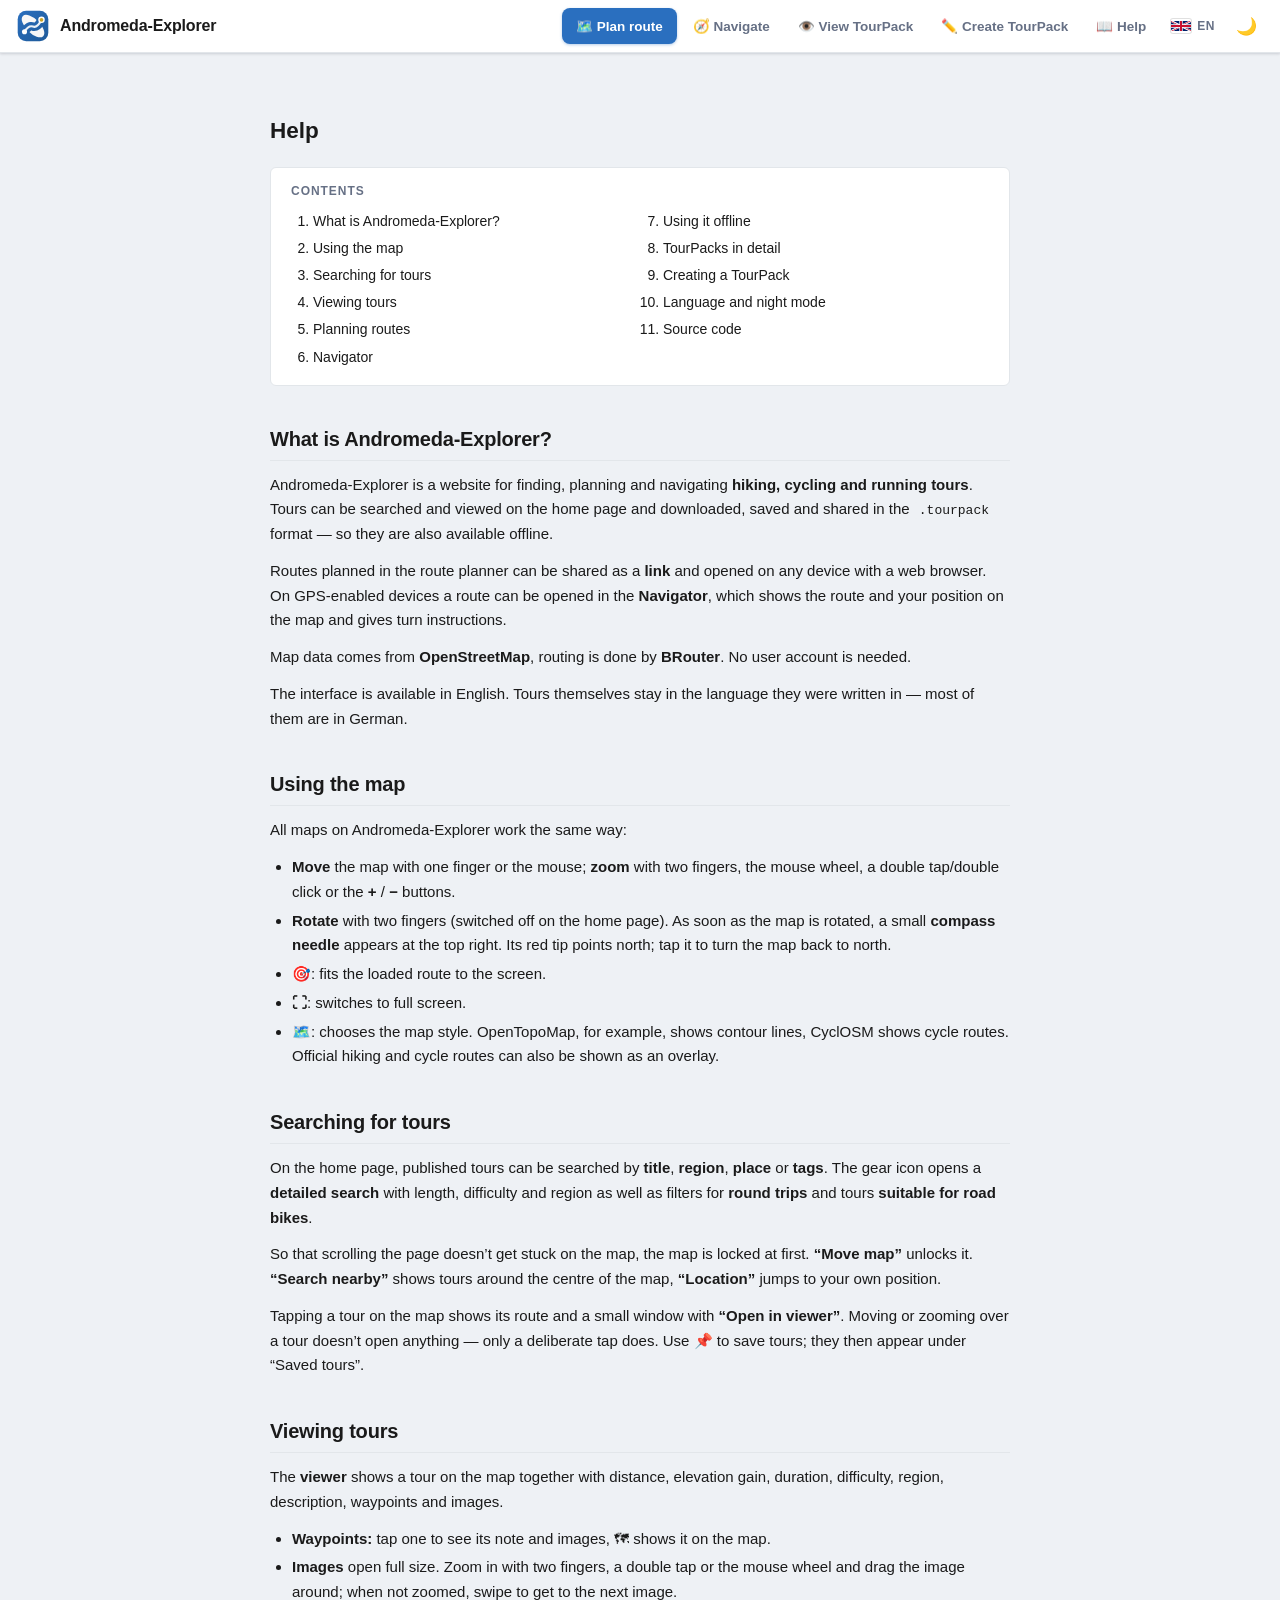
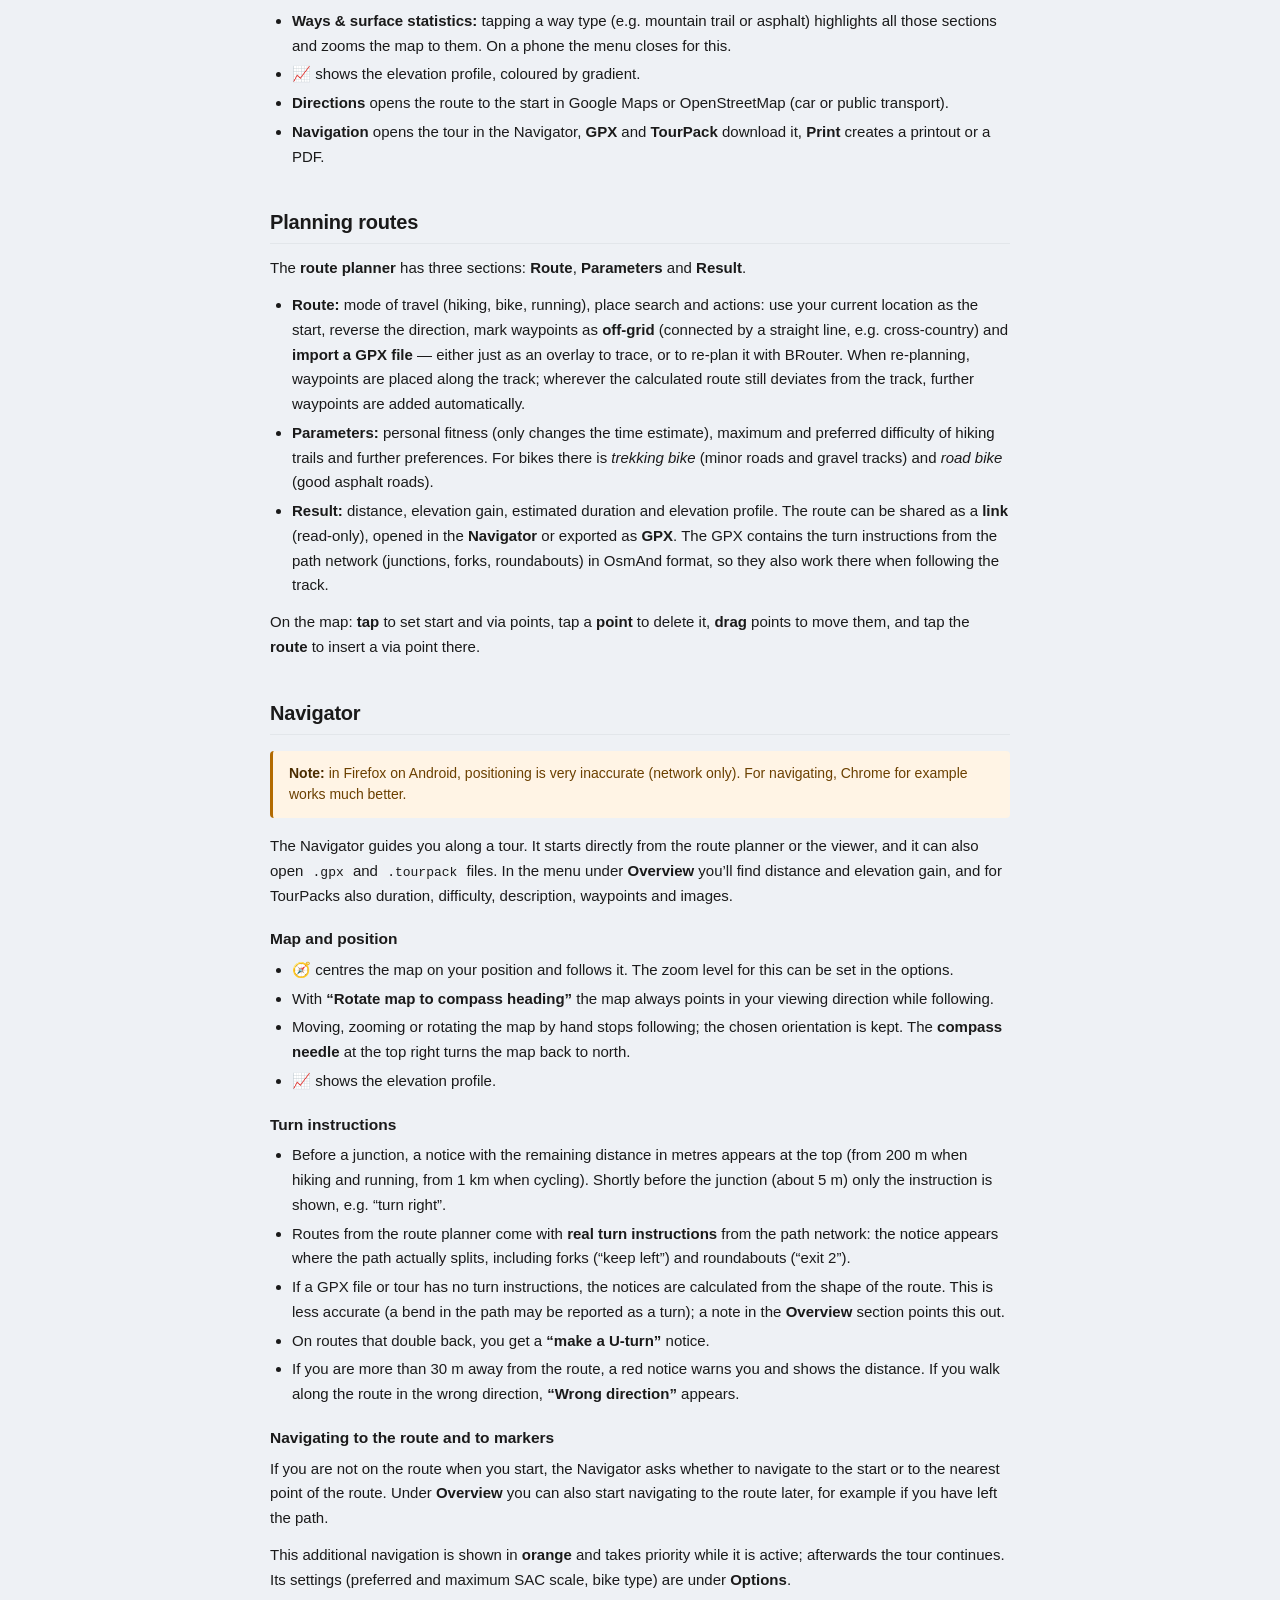
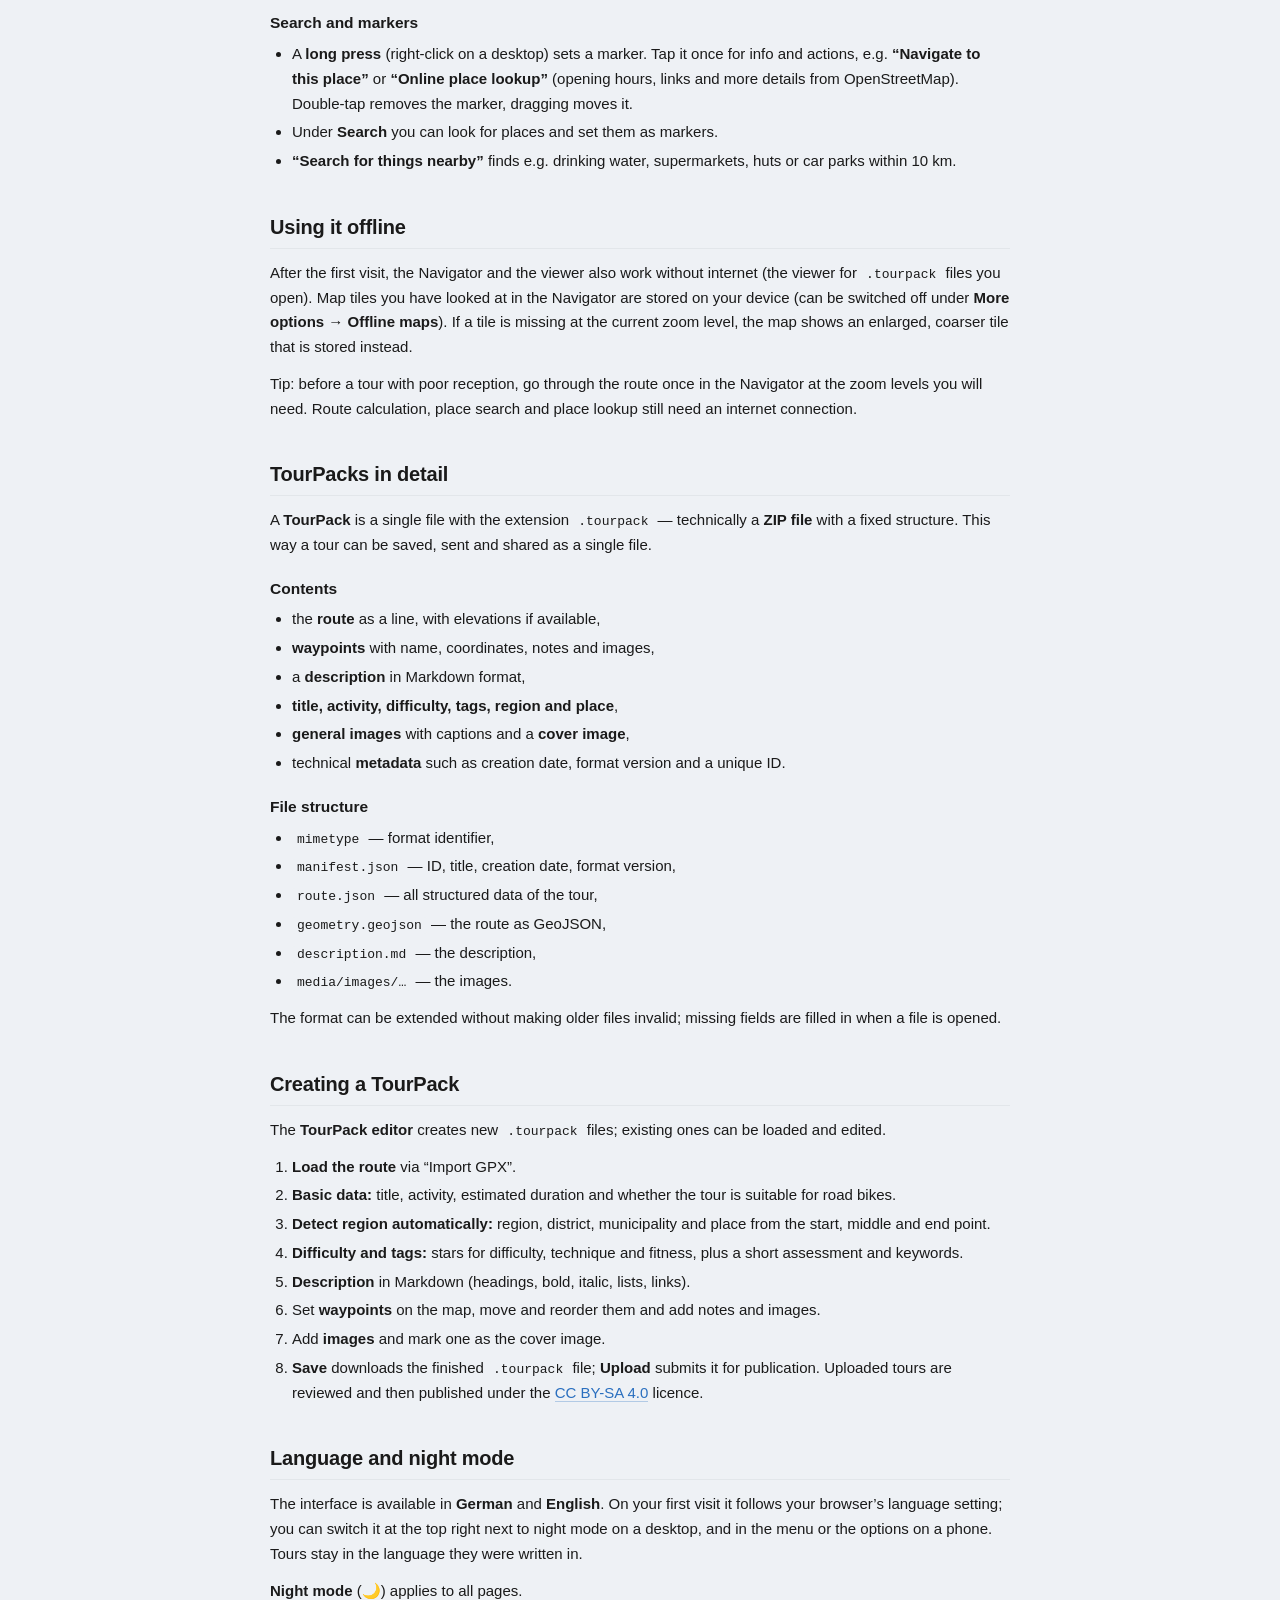
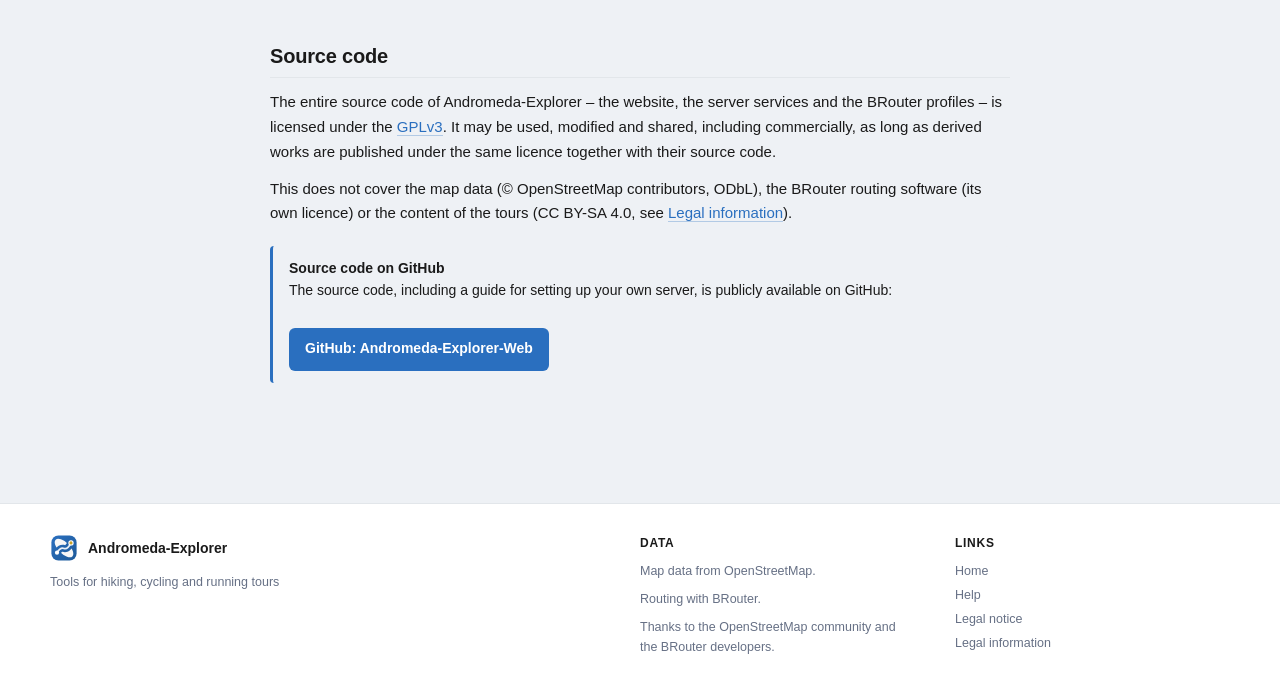
==== www/hilfe.html @ 37096bef "Andromeda-Explorer: Website und Server-Dienste" ====
<!DOCTYPE html>
<html lang="de">
<head>
<meta charset="UTF-8">
<meta name="viewport" content="width=device-width, initial-scale=1, maximum-scale=1, user-scalable=no, viewport-fit=cover">
<meta name="theme-color" content="#2a6fbf">
<link rel="icon" type="image/png" href="favicon.png">
<link rel="apple-touch-icon" href="favicon.png">
<title>Hilfe — Andromeda-Explorer</title>

<!-- Shared CSS -->
<link rel="stylesheet" href="stylesheets/base.css">
<link rel="stylesheet" href="stylesheets/layout.css">
<link rel="stylesheet" href="stylesheets/components.css">
<link rel="stylesheet" href="stylesheets/site.css">

<style>
  /* ============================================================
   * hilfe.html — Seitenspezifisch
   * ============================================================ */


  /* ---------- Inhalt ---------- */



  .doc .warn-note {
    background: #fff4e5;
    border-left: 3px solid #b26a00;
    padding: 12px 16px;
    border-radius: 4px;
    font-size: 14px;
    line-height: 1.55;
    color: #6b4000;
    margin: 16px 0;
  }
  .doc .warn-note strong { font-weight: 700; color: #4a2c00; }
  body.dark .doc .warn-note {
    background: rgba(178,106,0,.15);
    color: #ffb74d;
  }
  body.dark .doc .warn-note strong { color: #ffd08a; }

  /* Inhaltsverzeichnis am Anfang */
  .doc .toc {
    background: var(--panel);
    border: 1px solid var(--border);
    border-radius: var(--radius-sm);
    padding: 16px 20px;
    margin-bottom: 40px;
  }
  .doc .toc h2 {
    margin: 0 0 10px 0;
    border: none;
    padding: 0;
    font-size: 12px;
    text-transform: uppercase;
    letter-spacing: .08em;
    color: var(--text-muted);
    font-weight: 700;
  }
  .doc .toc ol {
    margin: 0; padding-left: 22px;
    columns: 1;
    column-gap: 24px;
  }
  @media (min-width: 600px) {
    .doc .toc ol { columns: 2; }
  }
  .doc .toc li {
    margin-bottom: 4px;
    font-size: 14px;
  }
  .doc .toc a {
    color: var(--text);
    border-bottom: none;
  }
  .doc .toc a:hover { color: var(--primary); }

  /* ---------- Mobile ---------- */
</style>
</head>
<body class="page-scroll">

<!-- ============================================================
     Header
     ============================================================ -->
<header id="header">
  <button class="icon-btn menu-btn" id="menuBtn" title="Menü" aria-label="Menü öffnen">☰</button>

  <a href="index.html" class="brand">
    <img src="logo.svg" class="logo" alt="">
    <span class="brand-name">Andromeda-Explorer</span>
  </a>

  <nav class="app-nav desktop-only">
    <a href="routing.html" class="app-primary">🗺️ Route planen</a>
    <a href="navigation.html">🧭 Navigieren</a>
    <a href="tourpack-viewer.html">👁️ TourPack ansehen</a>
    <a href="tourpack-editor.html">✏️ TourPack erstellen</a>
    <a href="hilfe.html">📖 Hilfe</a>
    <button class="icon-btn lang-btn" type="button"></button>
    <button class="icon-btn darkmode-btn" title="Nachtmodus" aria-label="Nachtmodus">🌙</button>
  </nav>
</header>

<main>
    <article class="doc">

    <!-- ============================================================
         Deutsch
         ============================================================ -->
    <div data-lang-block="de" data-no-i18n>

    <h1>Hilfe</h1>

    <div class="toc">
      <h2>Inhalt</h2>
      <ol>
        <li><a href="#worum">Was ist der Andromeda-Explorer?</a></li>
        <li><a href="#karte">Bedienung der Karte</a></li>
        <li><a href="#touren-suchen">Touren suchen</a></li>
        <li><a href="#viewer">Touren ansehen</a></li>
        <li><a href="#routen">Routen planen</a></li>
        <li><a href="#navigator">Navigator</a></li>
        <li><a href="#offline">Offline nutzen</a></li>
        <li><a href="#tourpack">TourPacks im Detail</a></li>
        <li><a href="#erstellen">TourPack erstellen</a></li>
        <li><a href="#sprache">Sprache und Nachtmodus</a></li>
        <li><a href="#quellcode">Quellcode</a></li>
      </ol>
    </div>

    <section id="worum">
      <h2>Was ist der Andromeda-Explorer?</h2>
      <p>
        Der Andromeda-Explorer ist eine Website zum Suchen, Planen und
        Navigieren von <strong>Wander-, Rad- und Lauftouren</strong>.
        Vorgeplante Touren können auf der Startseite gesucht, angesehen und
        im <code>.tourpack</code>-Format heruntergeladen, gespeichert und
        versendet werden — so stehen sie auch offline zur Verfügung.
      </p>
      <p>
        Im Routenplaner geplante Routen lassen sich als <strong>Link</strong>
        versenden und auf jedem Gerät mit Webbrowser öffnen. Auf GPS-fähigen
        Geräten kann eine Route im <strong>Navigator</strong> geöffnet werden;
        dieser zeigt Route und eigene Position auf der Karte und gibt
        Abbiegehinweise.
      </p>
      <p>
        Die Kartendaten stammen von <strong>OpenStreetMap</strong>, die
        Wegfindung übernimmt <strong>BRouter</strong>. Ein Benutzerkonto ist
        nicht nötig.
      </p>
    </section>

    <section id="karte">
      <h2>Bedienung der Karte</h2>
      <p>
        Alle Karten des Andromeda-Explorers funktionieren gleich:
      </p>
      <ul>
        <li><strong>Verschieben</strong> mit einem Finger oder der Maus,
            <strong>zoomen</strong> mit zwei Fingern, dem Mausrad, einem
            Doppeltipp/Doppelklick oder den Knöpfen <strong>+</strong> /
            <strong>−</strong>.</li>
        <li><strong>Drehen</strong> mit zwei Fingern (auf der Startseite
            ausgeschaltet). Sobald die Karte gedreht ist, erscheint oben
            rechts eine kleine <strong>Kompassnadel</strong>. Die rote Spitze
            zeigt nach Norden; ein Tipp darauf richtet die Karte wieder nach
            Norden aus.</li>
        <li><strong>🎯</strong>: zeigt die geladene Route bildfüllend.</li>
        <li><strong>⛶</strong>: startet den Vollbildmodus.</li>
        <li><strong>🗺️</strong>: wählt den Kartenstil. OpenTopoMap zeigt zum
            Beispiel Höhenlinien, CyclOSM Radwege. Zusätzlich lassen sich
            offizielle Wander- und Radwege als Overlay einblenden.</li>
      </ul>
    </section>

    <section id="touren-suchen">
      <h2>Touren suchen</h2>
      <p>
        Auf der Startseite können veröffentlichte Touren nach
        <strong>Titel</strong>, <strong>Region</strong>, <strong>Ort</strong>
        oder <strong>Tags</strong> (Schlagwörtern) gesucht werden. Über das
        Zahnrad gibt es eine <strong>detaillierte Suche</strong> mit Länge,
        Schwierigkeit, Region sowie Filtern für <strong>Rundtouren</strong>
        und <strong>rennradtaugliche Touren</strong>.
      </p>
      <p>
        Damit die Seite beim Scrollen nicht an der Karte hängen bleibt, ist
        die Karte zunächst gesperrt. Mit <strong>„Karte bewegen“</strong>
        wird sie freigegeben. <strong>„Im Umkreis suchen“</strong> zeigt die
        Touren rund um das Kartenzentrum, <strong>„Standort“</strong> springt
        zur eigenen Position.
      </p>
      <p>
        Ein Tipp auf eine Tour in der Karte zeigt ihren Verlauf und ein
        kleines Fenster mit <strong>„Im Viewer öffnen“</strong>. Verschieben
        oder Zoomen über einer Tour öffnet nichts — nur ein gezielter Tipp.
        Mit 📌 lassen sich Touren merken; sie erscheinen dann unter
        „Gespeicherte Touren“.
      </p>
    </section>

    <section id="viewer">
      <h2>Touren ansehen</h2>
      <p>
        Der <strong>Viewer</strong> zeigt eine Tour auf der Karte, dazu
        Strecke, Höhenmeter, Dauer, Schwierigkeit, Region, Beschreibung,
        Wegpunkte und Bilder.
      </p>
      <ul>
        <li><strong>Wegpunkte:</strong> ein Tipp öffnet Notiz und Bilder des
            Wegpunkts, 🗺 zeigt ihn auf der Karte.</li>
        <li><strong>Bilder</strong> öffnen sich groß. Mit zwei Fingern,
            Doppeltipp oder Mausrad lässt sich hineinzoomen und das Bild
            verschieben; ungezoomt wechselt Wischen zum nächsten Bild.</li>
        <li><strong>Wege &amp; Oberflächenstatistik:</strong> ein Tipp auf
            eine Wegeart (z. B. Bergwanderweg oder Asphalt) hebt alle diese
            Abschnitte hervor und zoomt die Karte darauf. Am Handy schließt
            sich dazu das Menü.</li>
        <li><strong>📈</strong> zeigt das Höhenprofil mit Steigungsfarben.</li>
        <li><strong>Anfahrt</strong> öffnet die Route zum Startpunkt in
            Google Maps oder OpenStreetMap (Auto oder Öffis).</li>
        <li><strong>Navigation</strong> öffnet die Tour im Navigator,
            <strong>GPX</strong> und <strong>TourPack</strong> laden sie
            herunter, <strong>Drucken</strong> erstellt einen Ausdruck oder
            ein PDF.</li>
      </ul>
    </section>

    <section id="routen">
      <h2>Routen planen</h2>
      <p>
        Der <strong>Routenplaner</strong> hat drei Bereiche:
        <strong>Route</strong>, <strong>Parameter</strong> und
        <strong>Ergebnis</strong>.
      </p>
      <ul>
        <li>
          <strong>Route:</strong> Fortbewegungsart (Wandern, Rad, Laufen),
          Ortssuche und Aktionen: aktuellen Standort als Start verwenden,
          Richtung umkehren, Wegpunkte als <strong>Off-Grid</strong> markieren
          (Verbindung als Luftlinie, etwa querfeldein) und eine
          <strong>GPX-Datei importieren</strong> — entweder nur als Overlay
          zum Nachzeichnen oder zum Nachplanen mit BRouter. Beim Nachplanen
          werden Wegpunkte entlang des Tracks gesetzt; weicht die berechnete
          Route dann noch irgendwo vom Track ab, kommen dort automatisch
          weitere Wegpunkte dazu.
        </li>
        <li>
          <strong>Parameter:</strong> persönliche Fitness (ändert nur die
          Zeitangabe), maximale und bevorzugte Schwierigkeit von Wanderwegen
          sowie weitere Vorlieben. Beim Rad gibt es <em>Trekkingrad</em>
          (Nebenstraßen und Schotterwege) und <em>Rennrad</em> (gute
          Asphaltstraßen).
        </li>
        <li>
          <strong>Ergebnis:</strong> Länge, Höhenmeter, geschätzte Dauer und
          Höhenprofil. Die Route kann als <strong>Link</strong> geteilt
          (schreibgeschützt), im <strong>Navigator</strong> geöffnet oder als
          <strong>GPX</strong> exportiert werden. Die GPX enthält die
          Abbiegeanweisungen aus dem Wegenetz (Kreuzungen, Abzweigungen,
          Kreisverkehre) im Format von OsmAnd — sie funktionieren also auch
          dort beim Folgen des Tracks.
        </li>
      </ul>
      <p>
        Auf der Karte: <strong>tippen</strong> setzt Start- und
        Zwischenpunkte, ein Tipp auf einen <strong>Punkt</strong> löscht
        ihn, Punkte lassen sich <strong>ziehen</strong>, und ein Tipp auf die
        <strong>Route</strong> fügt dort einen Zwischenpunkt ein.
      </p>
    </section>

    <section id="navigator">
      <h2>Navigator</h2>

      <div class="warn-note">
        <strong>Achtung:</strong> Im Firefox auf Android ist die
        Positionsbestimmung sehr ungenau (nur über das Netzwerk). Zum
        Navigieren ist zum Beispiel Chrome deutlich besser geeignet.
      </div>

      <p>
        Der Navigator führt entlang einer Tour. Er startet direkt aus dem
        Routenplaner oder dem Viewer, kann aber auch <code>.gpx</code>- und
        <code>.tourpack</code>-Dateien öffnen. Im Menü unter
        <strong>Übersicht</strong> stehen Strecke, Höhenmeter und bei
        TourPacks auch Dauer, Schwierigkeit, Beschreibung, Wegpunkte und
        Bilder.
      </p>

      <h3>Karte und Position</h3>
      <ul>
        <li><strong>🧭</strong> zentriert die Karte auf die eigene Position
            und folgt ihr. Die Zoomstufe dafür lässt sich in den Optionen
            einstellen.</li>
        <li>Mit <strong>„Karte in Kompassrichtung drehen“</strong> zeigt die
            Karte beim Folgen immer in Blickrichtung.</li>
        <li>Wer die Karte von Hand verschiebt, zoomt oder dreht, beendet das
            Folgen; die gewählte Ausrichtung bleibt dabei erhalten. Die
            <strong>Kompassnadel</strong> oben rechts dreht die Karte wieder
            nach Norden.</li>
        <li><strong>📈</strong> zeigt das Höhenprofil.</li>
      </ul>

      <h3>Abbiegehinweise</h3>
      <ul>
        <li>Vor einer Abzweigung erscheint oben ein Hinweis mit der
            Restdistanz in Metern (beim Wandern und Laufen ab 200 m, beim
            Radfahren ab 1 km). Kurz vor der Abzweigung (etwa 5 m) steht nur
            noch die Anweisung, z. B. „rechts abbiegen“.</li>
        <li>Routen aus dem Routenplaner bringen <strong>echte
            Abbiegeanweisungen</strong> aus dem Wegenetz mit: Der Hinweis kommt
            dort, wo sich der Weg tatsächlich teilt, auch an Gabelungen
            („links halten“) und in Kreisverkehren („2. Ausfahrt“).</li>
        <li>Enthält eine GPX oder Tour keine Abbiegeanweisungen, werden die
            Hinweise aus der Form der Route berechnet. Das ist ungenauer
            (ein Knick im Weg kann als Abbiegung gemeldet werden); im
            Bereich <strong>Übersicht</strong> steht dann ein entsprechender
            Hinweis.</li>
        <li>Bei Routen, die zurückführen, kommt der Hinweis
            <strong>„umdrehen“</strong>.</li>
        <li>Ist man mehr als 30 m von der Route entfernt, warnt ein roter
            Hinweis mit der Entfernung. Geht man auf der Route in die
            falsche Richtung, erscheint <strong>„Falsche Richtung“</strong>.</li>
      </ul>

      <h3>Zur Route und zu Markierungen navigieren</h3>
      <p>
        Ist man beim Start nicht auf der Route, fragt der Navigator, ob zum
        Start oder zum nächsten Punkt der Route navigiert werden soll. Unter
        <strong>Übersicht</strong> lässt sich die Navigation zur Route auch
        später starten, etwa wenn man vom Weg abgekommen ist.
      </p>
      <p>
        Diese Zusatz-Navigation ist <strong>orange</strong> und hat Vorrang,
        solange sie aktiv ist; danach geht es mit der Tour weiter. Ihre
        Einstellungen (bevorzugte und maximale SAC-Skala, Radtyp) stehen
        unter <strong>Optionen</strong>.
      </p>

      <h3>Suchen und Markierungen</h3>
      <ul>
        <li><strong>Langes Drücken</strong> (am Desktop Rechtsklick) setzt
            eine Markierung. Einmal tippen zeigt Infos und Aktionen, z. B.
            <strong>„Zu diesem Ort navigieren“</strong> oder
            <strong>„Online Ortsabfrage“</strong> (Öffnungszeiten, Links und
            weitere Angaben aus OpenStreetMap). Doppeltippen entfernt die
            Markierung, Ziehen verschiebt sie.</li>
        <li>Unter <strong>Suche</strong> lassen sich Orte suchen und als
            Markierung setzen.</li>
        <li><strong>„Dinge in der Umgebung suchen“</strong> findet etwa
            Trinkwasser, Supermärkte, Hütten oder Parkplätze im Umkreis von
            10 km.</li>
      </ul>
    </section>

    <section id="offline">
      <h2>Offline nutzen</h2>
      <p>
        Navigator und Viewer funktionieren nach dem ersten Aufruf auch ohne
        Internet (im Viewer für geöffnete <code>.tourpack</code>-Dateien). Kartenausschnitte, die im Navigator angesehen wurden,
        werden auf dem Gerät gespeichert (abschaltbar unter
        <strong>Weitere Optionen → Offline-Karten</strong>). Fehlt ein
        Ausschnitt in der gewählten Zoomstufe, zeigt die Karte stattdessen
        einen gröberen gespeicherten Ausschnitt vergrößert an.
      </p>
      <p>
        Tipp: Vor einer Tour mit schlechtem Empfang die Strecke einmal im
        Navigator in den Zoomstufen abfahren, die später gebraucht werden.
        Routenberechnung, Ortssuche und Ortsabfrage brauchen weiterhin eine
        Internetverbindung.
      </p>
    </section>

    <section id="tourpack">
      <h2>TourPacks im Detail</h2>
      <p>
        Ein <strong>TourPack</strong> ist eine einzelne Datei mit der Endung
        <code>.tourpack</code> — technisch eine <strong>ZIP-Datei</strong> mit
        festgelegtem Aufbau. So lässt sich eine Tour als eine Datei
        speichern, verschicken und weitergeben.
      </p>
      <h3>Inhalt</h3>
      <ul>
        <li>die <strong>Route</strong> als Linie, mit Höhenwerten, sofern
            vorhanden,</li>
        <li><strong>Wegpunkte</strong> mit Name, Koordinaten, Notizen und
            Bildern,</li>
        <li>eine <strong>Beschreibung</strong> im Markdown-Format,</li>
        <li><strong>Titel, Aktivität, Schwierigkeit, Tags, Region und
            Ort</strong>,</li>
        <li><strong>allgemeine Bilder</strong> mit Bildunterschrift und ein
            <strong>Titelbild</strong>,</li>
        <li>technische <strong>Metadaten</strong> wie Erstellungsdatum,
            Formatversion und eine eindeutige ID.</li>
      </ul>
      <h3>Aufbau der Datei</h3>
      <ul>
        <li><code>mimetype</code> — Format-Kennung,</li>
        <li><code>manifest.json</code> — ID, Titel, Erstellungsdatum,
            Formatversion,</li>
        <li><code>route.json</code> — alle strukturierten Daten zur Tour,</li>
        <li><code>geometry.geojson</code> — die Route als GeoJSON,</li>
        <li><code>description.md</code> — die Beschreibung,</li>
        <li><code>media/images/…</code> — die Bilder.</li>
      </ul>
      <p>
        Das Format lässt sich erweitern, ohne ältere Dateien ungültig zu
        machen; fehlende Felder werden beim Öffnen ergänzt.
      </p>
    </section>

    <section id="erstellen">
      <h2>TourPack erstellen</h2>
      <p>
        Mit dem <strong>TourPack-Editor</strong> entstehen neue
        <code>.tourpack</code>-Dateien; vorhandene lassen sich laden und
        weiterbearbeiten.
      </p>
      <ol>
        <li><strong>Route laden</strong> über „GPX importieren“.</li>
        <li><strong>Grunddaten:</strong> Titel, Aktivität, geschätzte Dauer
            und ob die Tour rennradtauglich ist.</li>
        <li><strong>Region automatisch ermitteln:</strong> Region, Bezirk,
            Gemeinde und Ort aus Start-, Mittel- und Endpunkt.</li>
        <li><strong>Schwierigkeit und Tags:</strong> Sterne für
            Schwierigkeit, Technik und Kondition, dazu eine kurze
            Einschätzung und Schlagwörter.</li>
        <li><strong>Beschreibung</strong> in Markdown (Überschriften, fett,
            kursiv, Listen, Links).</li>
        <li><strong>Wegpunkte</strong> auf der Karte setzen, verschieben,
            sortieren und mit Notiz und Bildern versehen.</li>
        <li><strong>Bilder</strong> hinzufügen und eines als Titelbild
            markieren.</li>
        <li><strong>Speichern</strong> lädt die fertige
            <code>.tourpack</code>-Datei herunter;
            <strong>Hochladen</strong> reicht sie zur Veröffentlichung ein.
            Hochgeladene Touren werden vor der Freigabe geprüft und unter
            der Lizenz
            <a href="https://creativecommons.org/licenses/by-sa/4.0/deed.de" target="_blank" rel="noopener">CC BY-SA 4.0</a>
            veröffentlicht.</li>
      </ol>
    </section>

    <section id="sprache">
      <h2>Sprache und Nachtmodus</h2>
      <p>
        Die Oberfläche gibt es auf <strong>Deutsch</strong> und
        <strong>Englisch</strong>. Beim ersten Besuch richtet sie sich nach
        der Spracheinstellung des Browsers; umschalten lässt sie sich am
        Desktop oben rechts neben dem Nachtmodus, am Handy im Menü bzw. in
        den Optionen. Touren bleiben in der Sprache, in der sie erstellt
        wurden.
      </p>
      <p>
        Der <strong>Nachtmodus</strong> (🌙) gilt für alle Seiten.
      </p>
    </section>

    <section id="quellcode">
      <h2>Quellcode</h2>
      <p>
        Der gesamte Quellcode des Andromeda-Explorers – die Website, die
        Server-Dienste und die BRouter-Profile – steht unter der
        <a href="https://www.gnu.org/licenses/gpl-3.0.html" target="_blank" rel="noopener">GPLv3</a>.
        Er darf verwendet, verändert und weitergegeben werden, auch
        kommerziell, solange abgeleitete Werke wieder unter derselben Lizenz
        und mitsamt Quellcode veröffentlicht werden.
      </p>
      <p>
        Nicht davon umfasst sind die Kartendaten (© OpenStreetMap-Mitwirkende,
        ODbL), die Routing-Software BRouter (eigene Lizenz) und die Inhalte
        der Touren (CC BY-SA 4.0, siehe <a href="rechtliches.html">Rechtliche Hinweise</a>).
      </p>
      <div class="note" style="margin-top: 20px;">
        <strong>Quellcode auf GitHub</strong><br>
        Der Quellcode samt Anleitung zum Aufsetzen eines eigenen Servers ist
        öffentlich auf GitHub einsehbar:
        <br><br>
        <a href="https://github.com/Andromeda1170/Andromeda-Explorer-Web" target="_blank" rel="noopener" style="display: inline-block; background: var(--primary); color: white; padding: 10px 16px; border-radius: 6px; text-decoration: none; font-weight: bold; margin-top: 5px;">
          GitHub: Andromeda-Explorer-Web
        </a>
      </div>
    </section>

    </div>

    <!-- ============================================================
         English
         ============================================================ -->
    <div data-lang-block="en" data-no-i18n>

    <h1>Help</h1>

    <div class="toc">
      <h2>Contents</h2>
      <ol>
        <li><a href="#en-about">What is Andromeda-Explorer?</a></li>
        <li><a href="#en-map">Using the map</a></li>
        <li><a href="#en-search">Searching for tours</a></li>
        <li><a href="#en-viewer">Viewing tours</a></li>
        <li><a href="#en-routes">Planning routes</a></li>
        <li><a href="#en-navigator">Navigator</a></li>
        <li><a href="#en-offline">Using it offline</a></li>
        <li><a href="#en-tourpack">TourPacks in detail</a></li>
        <li><a href="#en-create">Creating a TourPack</a></li>
        <li><a href="#en-language">Language and night mode</a></li>
        <li><a href="#en-source">Source code</a></li>
      </ol>
    </div>

    <section id="en-about">
      <h2>What is Andromeda-Explorer?</h2>
      <p>
        Andromeda-Explorer is a website for finding, planning and navigating
        <strong>hiking, cycling and running tours</strong>. Tours can be
        searched and viewed on the home page and downloaded, saved and
        shared in the <code>.tourpack</code> format — so they are also
        available offline.
      </p>
      <p>
        Routes planned in the route planner can be shared as a
        <strong>link</strong> and opened on any device with a web browser.
        On GPS-enabled devices a route can be opened in the
        <strong>Navigator</strong>, which shows the route and your position
        on the map and gives turn instructions.
      </p>
      <p>
        Map data comes from <strong>OpenStreetMap</strong>, routing is done
        by <strong>BRouter</strong>. No user account is needed.
      </p>
      <p>
        The interface is available in English. Tours themselves stay in the
        language they were written in — most of them are in German.
      </p>
    </section>

    <section id="en-map">
      <h2>Using the map</h2>
      <p>All maps on Andromeda-Explorer work the same way:</p>
      <ul>
        <li><strong>Move</strong> the map with one finger or the mouse;
            <strong>zoom</strong> with two fingers, the mouse wheel, a double
            tap/double click or the <strong>+</strong> / <strong>−</strong>
            buttons.</li>
        <li><strong>Rotate</strong> with two fingers (switched off on the
            home page). As soon as the map is rotated, a small
            <strong>compass needle</strong> appears at the top right. Its red
            tip points north; tap it to turn the map back to north.</li>
        <li><strong>🎯</strong>: fits the loaded route to the screen.</li>
        <li><strong>⛶</strong>: switches to full screen.</li>
        <li><strong>🗺️</strong>: chooses the map style. OpenTopoMap, for
            example, shows contour lines, CyclOSM shows cycle routes. Official
            hiking and cycle routes can also be shown as an overlay.</li>
      </ul>
    </section>

    <section id="en-search">
      <h2>Searching for tours</h2>
      <p>
        On the home page, published tours can be searched by
        <strong>title</strong>, <strong>region</strong>,
        <strong>place</strong> or <strong>tags</strong>. The gear icon opens
        a <strong>detailed search</strong> with length, difficulty and region
        as well as filters for <strong>round trips</strong> and tours
        <strong>suitable for road bikes</strong>.
      </p>
      <p>
        So that scrolling the page doesn’t get stuck on the map, the map is
        locked at first. <strong>“Move map”</strong> unlocks it.
        <strong>“Search nearby”</strong> shows tours around the centre of the
        map, <strong>“Location”</strong> jumps to your own position.
      </p>
      <p>
        Tapping a tour on the map shows its route and a small window with
        <strong>“Open in viewer”</strong>. Moving or zooming over a tour
        doesn’t open anything — only a deliberate tap does. Use 📌 to save
        tours; they then appear under “Saved tours”.
      </p>
    </section>

    <section id="en-viewer">
      <h2>Viewing tours</h2>
      <p>
        The <strong>viewer</strong> shows a tour on the map together with
        distance, elevation gain, duration, difficulty, region, description,
        waypoints and images.
      </p>
      <ul>
        <li><strong>Waypoints:</strong> tap one to see its note and images,
            🗺 shows it on the map.</li>
        <li><strong>Images</strong> open full size. Zoom in with two fingers,
            a double tap or the mouse wheel and drag the image around; when
            not zoomed, swipe to get to the next image.</li>
        <li><strong>Ways &amp; surface statistics:</strong> tapping a way
            type (e.g. mountain trail or asphalt) highlights all those
            sections and zooms the map to them. On a phone the menu closes
            for this.</li>
        <li><strong>📈</strong> shows the elevation profile, coloured by
            gradient.</li>
        <li><strong>Directions</strong> opens the route to the start in
            Google Maps or OpenStreetMap (car or public transport).</li>
        <li><strong>Navigation</strong> opens the tour in the Navigator,
            <strong>GPX</strong> and <strong>TourPack</strong> download it,
            <strong>Print</strong> creates a printout or a PDF.</li>
      </ul>
    </section>

    <section id="en-routes">
      <h2>Planning routes</h2>
      <p>
        The <strong>route planner</strong> has three sections:
        <strong>Route</strong>, <strong>Parameters</strong> and
        <strong>Result</strong>.
      </p>
      <ul>
        <li>
          <strong>Route:</strong> mode of travel (hiking, bike, running),
          place search and actions: use your current location as the start,
          reverse the direction, mark waypoints as <strong>off-grid</strong>
          (connected by a straight line, e.g. cross-country) and
          <strong>import a GPX file</strong> — either just as an overlay to
          trace, or to re-plan it with BRouter. When re-planning, waypoints
          are placed along the track; wherever the calculated route still
          deviates from the track, further waypoints are added
          automatically.
        </li>
        <li>
          <strong>Parameters:</strong> personal fitness (only changes the
          time estimate), maximum and preferred difficulty of hiking trails
          and further preferences. For bikes there is <em>trekking bike</em>
          (minor roads and gravel tracks) and <em>road bike</em> (good
          asphalt roads).
        </li>
        <li>
          <strong>Result:</strong> distance, elevation gain, estimated
          duration and elevation profile. The route can be shared as a
          <strong>link</strong> (read-only), opened in the
          <strong>Navigator</strong> or exported as <strong>GPX</strong>.
          The GPX contains the turn instructions from the path network
          (junctions, forks, roundabouts) in OsmAnd format, so they also
          work there when following the track.
        </li>
      </ul>
      <p>
        On the map: <strong>tap</strong> to set start and via points, tap a
        <strong>point</strong> to delete it, <strong>drag</strong> points to
        move them, and tap the <strong>route</strong> to insert a via point
        there.
      </p>
    </section>

    <section id="en-navigator">
      <h2>Navigator</h2>

      <div class="warn-note">
        <strong>Note:</strong> in Firefox on Android, positioning is very
        inaccurate (network only). For navigating, Chrome for example works
        much better.
      </div>

      <p>
        The Navigator guides you along a tour. It starts directly from the
        route planner or the viewer, and it can also open
        <code>.gpx</code> and <code>.tourpack</code> files. In the menu under
        <strong>Overview</strong> you’ll find distance and elevation gain, and
        for TourPacks also duration, difficulty, description, waypoints and
        images.
      </p>

      <h3>Map and position</h3>
      <ul>
        <li><strong>🧭</strong> centres the map on your position and follows
            it. The zoom level for this can be set in the options.</li>
        <li>With <strong>“Rotate map to compass heading”</strong> the map
            always points in your viewing direction while following.</li>
        <li>Moving, zooming or rotating the map by hand stops following; the
            chosen orientation is kept. The <strong>compass needle</strong>
            at the top right turns the map back to north.</li>
        <li><strong>📈</strong> shows the elevation profile.</li>
      </ul>

      <h3>Turn instructions</h3>
      <ul>
        <li>Before a junction, a notice with the remaining distance in metres
            appears at the top (from 200 m when hiking and running, from 1 km
            when cycling). Shortly before the junction (about 5 m) only the
            instruction is shown, e.g. “turn right”.</li>
        <li>Routes from the route planner come with <strong>real turn
            instructions</strong> from the path network: the notice appears
            where the path actually splits, including forks (“keep left”)
            and roundabouts (“exit 2”).</li>
        <li>If a GPX file or tour has no turn instructions, the notices are
            calculated from the shape of the route. This is less accurate
            (a bend in the path may be reported as a turn); a note in the
            <strong>Overview</strong> section points this out.</li>
        <li>On routes that double back, you get a <strong>“make a
            U-turn”</strong> notice.</li>
        <li>If you are more than 30 m away from the route, a red notice warns
            you and shows the distance. If you walk along the route in the
            wrong direction, <strong>“Wrong direction”</strong> appears.</li>
      </ul>

      <h3>Navigating to the route and to markers</h3>
      <p>
        If you are not on the route when you start, the Navigator asks
        whether to navigate to the start or to the nearest point of the
        route. Under <strong>Overview</strong> you can also start navigating
        to the route later, for example if you have left the path.
      </p>
      <p>
        This additional navigation is shown in <strong>orange</strong> and
        takes priority while it is active; afterwards the tour continues. Its
        settings (preferred and maximum SAC scale, bike type) are under
        <strong>Options</strong>.
      </p>

      <h3>Search and markers</h3>
      <ul>
        <li>A <strong>long press</strong> (right-click on a desktop) sets a
            marker. Tap it once for info and actions, e.g.
            <strong>“Navigate to this place”</strong> or <strong>“Online place
            lookup”</strong> (opening hours, links and more details from
            OpenStreetMap). Double-tap removes the marker, dragging moves
            it.</li>
        <li>Under <strong>Search</strong> you can look for places and set
            them as markers.</li>
        <li><strong>“Search for things nearby”</strong> finds e.g. drinking
            water, supermarkets, huts or car parks within 10 km.</li>
      </ul>
    </section>

    <section id="en-offline">
      <h2>Using it offline</h2>
      <p>
        After the first visit, the Navigator and the viewer also work without
        internet (the viewer for <code>.tourpack</code> files you open). Map tiles you have looked at in the Navigator are stored on
        your device (can be switched off under <strong>More options →
        Offline maps</strong>). If a tile is missing at the current zoom
        level, the map shows an enlarged, coarser tile that is stored
        instead.
      </p>
      <p>
        Tip: before a tour with poor reception, go through the route once in
        the Navigator at the zoom levels you will need. Route calculation,
        place search and place lookup still need an internet connection.
      </p>
    </section>

    <section id="en-tourpack">
      <h2>TourPacks in detail</h2>
      <p>
        A <strong>TourPack</strong> is a single file with the extension
        <code>.tourpack</code> — technically a <strong>ZIP file</strong> with a
        fixed structure. This way a tour can be saved, sent and shared as a
        single file.
      </p>
      <h3>Contents</h3>
      <ul>
        <li>the <strong>route</strong> as a line, with elevations if
            available,</li>
        <li><strong>waypoints</strong> with name, coordinates, notes and
            images,</li>
        <li>a <strong>description</strong> in Markdown format,</li>
        <li><strong>title, activity, difficulty, tags, region and
            place</strong>,</li>
        <li><strong>general images</strong> with captions and a
            <strong>cover image</strong>,</li>
        <li>technical <strong>metadata</strong> such as creation date, format
            version and a unique ID.</li>
      </ul>
      <h3>File structure</h3>
      <ul>
        <li><code>mimetype</code> — format identifier,</li>
        <li><code>manifest.json</code> — ID, title, creation date, format
            version,</li>
        <li><code>route.json</code> — all structured data of the tour,</li>
        <li><code>geometry.geojson</code> — the route as GeoJSON,</li>
        <li><code>description.md</code> — the description,</li>
        <li><code>media/images/…</code> — the images.</li>
      </ul>
      <p>
        The format can be extended without making older files invalid;
        missing fields are filled in when a file is opened.
      </p>
    </section>

    <section id="en-create">
      <h2>Creating a TourPack</h2>
      <p>
        The <strong>TourPack editor</strong> creates new
        <code>.tourpack</code> files; existing ones can be loaded and edited.
      </p>
      <ol>
        <li><strong>Load the route</strong> via “Import GPX”.</li>
        <li><strong>Basic data:</strong> title, activity, estimated duration
            and whether the tour is suitable for road bikes.</li>
        <li><strong>Detect region automatically:</strong> region, district,
            municipality and place from the start, middle and end point.</li>
        <li><strong>Difficulty and tags:</strong> stars for difficulty,
            technique and fitness, plus a short assessment and keywords.</li>
        <li><strong>Description</strong> in Markdown (headings, bold, italic,
            lists, links).</li>
        <li>Set <strong>waypoints</strong> on the map, move and reorder them
            and add notes and images.</li>
        <li>Add <strong>images</strong> and mark one as the cover image.</li>
        <li><strong>Save</strong> downloads the finished
            <code>.tourpack</code> file; <strong>Upload</strong> submits it
            for publication. Uploaded tours are reviewed and then published
            under the
            <a href="https://creativecommons.org/licenses/by-sa/4.0/deed.en" target="_blank" rel="noopener">CC BY-SA 4.0</a>
            licence.</li>
      </ol>
    </section>

    <section id="en-language">
      <h2>Language and night mode</h2>
      <p>
        The interface is available in <strong>German</strong> and
        <strong>English</strong>. On your first visit it follows your
        browser’s language setting; you can switch it at the top right next
        to night mode on a desktop, and in the menu or the options on a phone.
        Tours stay in the language they were written in.
      </p>
      <p>
        <strong>Night mode</strong> (🌙) applies to all pages.
      </p>
    </section>

    <section id="en-source">
      <h2>Source code</h2>
      <p>
        The entire source code of Andromeda-Explorer – the website, the
        server services and the BRouter profiles – is licensed under the
        <a href="https://www.gnu.org/licenses/gpl-3.0.html" target="_blank" rel="noopener">GPLv3</a>.
        It may be used, modified and shared, including commercially, as long
        as derived works are published under the same licence together with
        their source code.
      </p>
      <p>
        This does not cover the map data (© OpenStreetMap contributors, ODbL),
        the BRouter routing software (its own licence) or the content of the
        tours (CC BY-SA 4.0, see <a href="rechtliches.html">Legal information</a>).
      </p>
      <div class="note" style="margin-top: 20px;">
        <strong>Source code on GitHub</strong><br>
        The source code, including a guide for setting up your own server, is
        publicly available on GitHub:
        <br><br>
        <a href="https://github.com/Andromeda1170/Andromeda-Explorer-Web" target="_blank" rel="noopener" style="display: inline-block; background: var(--primary); color: white; padding: 10px 16px; border-radius: 6px; text-decoration: none; font-weight: bold; margin-top: 5px;">
          GitHub: Andromeda-Explorer-Web
        </a>
      </div>
    </section>

    </div>

  </article>
</main>

<!-- ============================================================
     Footer
     ============================================================ -->
<footer id="footer">
  <div class="footer-inner">

    <div class="footer-col">
      <div class="footer-brand">
        <img src="logo.svg" class="logo" alt="">
        <span>Andromeda-Explorer</span>
      </div>
      <p>
        Werkzeuge für Wander-, Rad- und Lauftouren
      </p>
    </div>

    <div class="footer-col">
      <h4>Daten</h4>
      <p>
        Kartendaten von
        <a href="https://www.openstreetmap.org/copyright" target="_blank" rel="noopener">OpenStreetMap</a>.
      </p>
      <p>
        Routing mit
        <a href="https://brouter.de/" target="_blank" rel="noopener">BRouter</a>.
      </p>
      <p>
        Danke an die OpenStreetMap-Community und die BRouter-Entwickler:innen.
      </p>
    </div>

    <div class="footer-col">
      <h4>Links</h4>
      <ul>
        <li><a href="index.html">Startseite</a></li>
        <li><a href="hilfe.html">Hilfe</a></li>
        <li><a href="impressum.html">Impressum</a></li>
        <li><a href="rechtliches.html">Rechtliche Hinweise</a></li>
      </ul>
    </div>

  </div>
</footer>

<!-- ============================================================
     Mobiles Menü
     ============================================================ -->
<div id="mobileMenu">
  <div class="menu-sheet">
    <div class="menu-head">
      <div class="grabber"></div>
      <h2>Menü</h2>
      <button class="close-btn" id="closeMobileMenu" title="Schließen">✕</button>
    </div>
    <div class="menu-body">

      <a class="menu-item primary" href="navigation.html">
        <span class="mi-icon">🧭</span>
        <span class="mi-title">Navigieren</span>
      </a>

      <a class="menu-item primary" href="routing.html">
        <span class="mi-icon">🗺️</span>
        <span class="mi-title">Route planen</span>
      </a>

      <a class="menu-item secondary" href="tourpack-viewer.html">
        <span class="mi-icon">👁️</span>
        <span class="mi-title">TourPack ansehen</span>
      </a>

      <a class="menu-item secondary" href="tourpack-editor.html">
        <span class="mi-icon">✏️</span>
        <span class="mi-title">TourPack erstellen</span>
      </a>

      <a class="menu-item secondary" href="hilfe.html">
        <span class="mi-icon">📖</span>
        <span class="mi-title">Hilfe</span>
      </a>

      <div class="menu-sep"></div>

      <label class="menu-switch">
        <span class="mi-icon">🌙</span>
        <span class="mi-title">Nachtmodus</span>
        <span class="switch">
          <input type="checkbox" class="darkmode-switch">
          <span class="slider"></span>
        </span>
      </label>
      <div class="menu-lang">
        <span class="mi-icon">🌐</span>
        <span class="mi-title">Sprache</span>
        <div class="lang-seg"></div>
      </div>

    </div>
  </div>
</div>

<!-- ============================================================
     Scripts
     ============================================================ -->
<script src="scripts/config.js"></script>
<script src="scripts/i18n.js"></script>
<script src="scripts/lang/de.js"></script>
<script src="scripts/lang/en.js"></script>
<script src="scripts/lang/en-phrases.js"></script>
<script src="scripts/utils.js"></script>
<script src="scripts/toast.js"></script>
<script src="scripts/darkmode.js"></script>
<script src="scripts/sitemenu.js"></script>

<script>AndromedaSiteMenu.initStaticPage();</script>

</body>
</html>
---- www/stylesheets/base.css ----
/* ============================================================
 * AndromedaExplorer — Basis
 * Design-Tokens, Reset, Typografie, Dark-Mode-Variablen
 * ============================================================ */

:root {
  --primary: #2a6fbf; --primary-dark: #1e5a99; --primary-soft: #e8f0fa;
  --accent: #3a7ca5; --start: #2e8b57; --end: #c0392b; --wp: #d9534f;
  --danger: #c0392b; --success: #1e7a43; --warn: #b26a00; --gold: #c9a227;
  --text: #1a1a1a; --text-muted: #667085;
  --bg: #eef1f5; --panel: #ffffff;
  --border: #e2e6ea; --border-strong: #d0d5dd;
  --shadow-sm: 0 1px 2px rgba(16,24,40,.06), 0 1px 3px rgba(16,24,40,.10);
  --shadow-md: 0 4px 8px -2px rgba(16,24,40,.10), 0 2px 4px -2px rgba(16,24,40,.06);
  --shadow-lg: 0 12px 32px -6px rgba(16,24,40,.22);
  --radius: 10px; --radius-sm: 6px;
  /* Gemeinsame Größen für alle Seiten */
  --radius-dialog: 16px;                       /* Dialoge, Panels, Sheets */
  --dialog-w: 560px;                           /* Dialogbreite am Desktop */
  --dialog-w-sm: 440px;                        /* kleine Rückfragen */
  --backdrop: rgba(15,20,30,.55);              /* Hintergrund hinter Dialogen */
  --sheet-h: 100dvh;                           /* Höhe mobiler Panels (Vollbild) */
  --touch: 44px;                               /* runde Knöpfe unten (Mobil) */
  --sidebar-w: clamp(360px, 30vw, 460px);      /* Seitenleiste am Desktop */
  --safe-top: env(safe-area-inset-top, 0px);
  --safe-bottom: env(safe-area-inset-bottom, 0px);
  --safe-left: env(safe-area-inset-left, 0px);
  --safe-right: env(safe-area-inset-right, 0px);
}

body.dark {
  --primary: #4a90e2; --primary-dark: #3a7bc8; --primary-soft: #1e3a5f;
  --accent: #5a9bc5; --start: #66bb6a; --end: #e57373; --wp: #e57373;
  --danger: #e57373; --success: #66bb6a; --warn: #ffb74d; --gold: #d4b13e;
  --text: #e8eaed; --text-muted: #9aa0a6;
  --bg: #14171a; --panel: #1f2327;
  --border: #2f3439; --border-strong: #3f4549;
  --shadow-sm: 0 1px 2px rgba(0,0,0,.4), 0 1px 3px rgba(0,0,0,.5);
  --shadow-md: 0 4px 12px -2px rgba(0,0,0,.5), 0 2px 6px -2px rgba(0,0,0,.35);
  --shadow-lg: 0 12px 32px -6px rgba(0,0,0,.6);
}

* { box-sizing: border-box; -webkit-tap-highlight-color: transparent; }
html { height: 100%; }
body {
  margin: 0; height: 100vh; height: 100dvh;
  font-family: -apple-system, BlinkMacSystemFont, "Segoe UI", Roboto,
               "Helvetica Neue", Arial, sans-serif;
  background: var(--bg); color: var(--text); font-size: 14px;
  overflow: hidden;
  display: flex; flex-direction: column;
}
button { -webkit-tap-highlight-color: transparent; font-family: inherit; cursor: pointer; }
input, textarea, select { font-family: inherit; }
.hidden { display: none !important; }

/* Scrollbars */
::-webkit-scrollbar { width: 8px; height: 8px; }
::-webkit-scrollbar-thumb { background: var(--border-strong); border-radius: 4px; }
::-webkit-scrollbar-track { background: transparent; }
---- www/stylesheets/layout.css ----
/* ============================================================
 * AndromedaExplorer — Layout
 * Header, Main, Sidebar, Footer, Bottom-Bar, Tabs, Panels
 * ============================================================ */

/* Responsive-Klassen */
.desktop-only { display: initial; }
.mobile-only  { display: none; }
.mobile-only.flex { display: none; }
@media (max-width: 900px) {
  .desktop-only { display: none !important; }
  .mobile-only  { display: initial; }
  .mobile-only.flex { display: flex !important; }
}

/* ---------- Header ---------- */
#header {
  background: var(--panel);
  padding: 8px calc(16px + var(--safe-right)) 8px calc(16px + var(--safe-left));
  border-bottom: 1px solid var(--border);
  box-shadow: var(--shadow-sm);
  z-index: 700; flex-shrink: 0;
  display: flex; align-items: center; gap: 8px;
  min-height: 52px;
  min-width: 0;
}
#header .brand {
  font-size: 16px; font-weight: 700; white-space: nowrap;
  flex-shrink: 0; color: var(--text);
}
/* Logo links in der Kopfzeile der Werkzeug-Seiten (führt zur Startseite) */
#header .home-logo { display: flex; flex-shrink: 0; border-radius: 6px; }
#header .home-logo img { width: 26px; height: 26px; display: block; }
#header .spacer { flex: 1; }
#header .menu-btn { display: none; }

/* ---------- Main ---------- */
main {
  flex: 1 1 0; min-height: 0;
  display: grid;
  grid-template-columns: var(--sidebar-w) minmax(0, 1fr);
  gap: 12px;
  padding: 12px;
  overflow: hidden;
}
main.no-sidebar {
  grid-template-columns: 1fr;
}
#mapCol {
  display: flex; flex-direction: column;
  min-height: 0; min-width: 0;
}
#sidebar {
  background: var(--panel); border-radius: var(--radius);
  box-shadow: var(--shadow-sm);
  display: flex; flex-direction: column;
  min-height: 0; overflow: hidden;
}

/* ---------- Sidebar / Panel ---------- */
.panel-inner {
  display: flex; flex-direction: column;
  flex: 1 1 0; min-height: 0; overflow: hidden;
}
.panel-head { display: none; }
.tab-bar {
  display: flex; background: #fafbfc;
  border-bottom: 1px solid var(--border);
  flex-shrink: 0;
  overflow-x: auto; scrollbar-width: none;
}
body.dark .tab-bar { background: #1a1d21; }
.tab-bar::-webkit-scrollbar { display: none; }
.tab-bar button {
  flex: 1; padding: 11px 6px;
  border: none; background: none;
  font-size: 12px; font-weight: 600;
  color: var(--text-muted); cursor: pointer;
  border-bottom: 2px solid transparent;
  transition: all .12s; font-family: inherit;
  white-space: nowrap; min-width: 0;
}
.tab-bar button:hover { color: var(--text); }
.tab-bar button.active {
  color: var(--primary);
  border-bottom-color: var(--primary);
  background: var(--panel);
}
.tab-panes {
  flex: 1 1 0; min-height: 0;
  overflow-y: auto;
  -webkit-overflow-scrolling: touch;
}
.tab-pane {
  padding: 14px 16px;
  display: none;
}
.tab-pane.active { display: block; }

/* ---------- Footer unter Karte ---------- */
#mapFooter {
  background: var(--panel);
  border: 1px solid var(--border);
  border-radius: var(--radius);
  margin-top: 10px;
  padding: 8px 14px;
  display: flex; align-items: center; gap: 10px;
  flex-wrap: wrap;
  flex-shrink: 0;
  font-size: 12.5px;
}
#mapFooter .status {
  flex: 1; min-width: 0; color: var(--text-muted);
  white-space: nowrap; overflow: hidden; text-overflow: ellipsis;
}
#mapFooter .footer-stats {
  font-family: ui-monospace, monospace;
  font-size: 11.5px; color: var(--text);
  white-space: nowrap;
  display: flex; gap: 12px;
  flex-shrink: 0;
}

/* ---------- Bottom-Bar (Mobile) ---------- */
#bottomBar {
  display: none;
  background: var(--panel);
  border-top: 1px solid var(--border);
  box-shadow: 0 -2px 8px rgba(16,24,40,.06);
  z-index: 700;
  padding: 8px calc(12px + var(--safe-right))
            calc(8px + var(--safe-bottom))
            calc(14px + var(--safe-left));
  min-height: 60px; box-sizing: border-box;
  align-items: center; gap: 10px;
  flex-shrink: 0;
}
#bottomBar .info-col {
  flex: 1; min-width: 0;
  display: flex; flex-direction: column; justify-content: center;
}
#bottomBar .primary-line {
  font-size: 15px; font-weight: 700;
  white-space: nowrap; overflow: hidden; text-overflow: ellipsis;
}
#bottomBar .secondary-line {
  font-size: 12.5px; color: var(--text-muted);
  white-space: nowrap; overflow: hidden; text-overflow: ellipsis;
  margin-top: 2px;
  font-variant-numeric: tabular-nums;
}
/* Kennzahlen-Leiste: Wert groß, Bezeichnung klein darunter */
#bottomBar .bar-stats { display: none; gap: 7px; }
#bottomBar.has-stats .bar-stats { display: flex; }
#bottomBar.has-stats .primary-line,
#bottomBar.has-stats .secondary-line { display: none; }
#bottomBar .bs {
  flex: 0 1 auto; min-width: 0;
  display: flex; flex-direction: column; align-items: flex-start;
  padding-left: 7px; border-left: 1px solid var(--border);
}
#bottomBar .bs:first-child { padding-left: 0; border-left: none; }
#bottomBar .bs-v {
  font-size: 14px; font-weight: 700; color: var(--text);
  white-space: nowrap; font-variant-numeric: tabular-nums;
}
#bottomBar .bs-l {
  max-width: 100%;
  font-size: 9.5px; font-weight: 700; color: var(--text-muted);
  text-transform: uppercase; letter-spacing: .03em; margin-top: 1px;
  white-space: nowrap; overflow: hidden; text-overflow: ellipsis;
}
#bottomBar .primary-line.ok { color: var(--success); }
#bottomBar .primary-line.warn { color: var(--warn); }
#bottomBar .primary-line.err { color: var(--danger); }
#bottomBar .bar-btn {
  width: var(--touch); height: var(--touch); border-radius: 50%;
  background: var(--primary-soft); border: none;
  display: flex; align-items: center; justify-content: center;
  font-size: 18px; color: var(--text);
  flex-shrink: 0; transition: background .12s, transform .1s;
}
#bottomBar .bar-btn:active { transform: scale(.94); }
#bottomBar .bar-btn.active { background: var(--primary); color: white; }
#bottomBar .bar-btn.primary { background: var(--primary); color: white; }
#bottomBar .bar-btn:disabled { opacity: .4; }

/* Gemeinsame Animation: Panels und Dialoge fahren mobil von unten herein */
@keyframes andromeda-sheet-up {
  from { transform: translateY(24px); opacity: 0; }
  to   { transform: translateY(0); opacity: 1; }
}

/* ---------- Mobile ---------- */
@media (max-width: 900px) {
  #header {
    padding: calc(6px + var(--safe-top)) calc(12px + var(--safe-right))
             6px calc(12px + var(--safe-left));
    gap: 6px; min-height: 52px;
  }
  #header .menu-btn { display: flex; }
  #header .desktop-only { display: none !important; }
  #header .brand { font-size: 15px; }

  main {
    display: flex; flex-direction: column;
    padding: 0; gap: 0;
    min-height: 0;
  }
  #mapCol {
    flex: 1 1 0; min-height: 0;
    display: flex; flex-direction: column;
  }
  #mapFooter { display: none; }
  #bottomBar { display: flex; }

  /* Sidebar wird zum Panel, das von unten hereinfährt (wie im Navigator) */
  #sidebar {
    position: fixed; inset: 0;
    background: var(--backdrop);
    border-radius: 0;
    box-shadow: none;
    z-index: 9500;
    display: none;
    align-items: flex-end; justify-content: center;
    padding: 0;
  }
  #sidebar.show { display: flex; }
  #sidebar .panel-inner {
    flex: none;
    background: var(--panel);
    width: 100%; max-width: 720px;
    height: var(--sheet-h);
    max-width: none;                    /* mobil: Vollbild-Fenster */
    border-radius: 0;
    box-shadow: none;
    animation: andromeda-sheet-up .22s ease-out;
    position: relative;
    padding-top: var(--safe-top);
    padding-bottom: var(--safe-bottom);
  }
  #sidebar .panel-head::before { display: none; }   /* kein Zieh-Griff im Vollbild */
  .panel-head {
    display: flex; align-items: center;
    padding: 12px 16px 10px 16px;
    border-bottom: 1px solid var(--border);
    flex-shrink: 0;
    position: relative;
  }
  .panel-head::before {
    content: ""; position: absolute;
    top: 6px; left: 50%;
    transform: translateX(-50%);
    width: 40px; height: 4px;
    border-radius: 2px; background: var(--border);
  }
  .panel-head h2 {
    margin: 0; font-size: 16px; font-weight: 700;
    flex: 1; text-align: left; padding: 0 4px 0 8px;
    color: var(--text);
  }
  .panel-head .close-btn {
    background: none; border: none;
    width: 36px; height: 36px; border-radius: 50%;
    font-size: 20px; color: var(--text-muted);
    display: flex; align-items: center; justify-content: center;
    padding: 0; flex-shrink: 0;
  }
  .panel-head .close-btn:active { background: var(--primary-soft); }
}

/* ============================================================
 * Footer-Steuerelemente (Darstellung, Höhenprofil-Button, Pfeile)
 * ============================================================ */

#mapFooter button {
  padding: 7px 12px; border-radius: var(--radius-sm);
  border: none; background: var(--bg); color: var(--text);
  font-size: 12.5px; font-weight: 600;
  cursor: pointer; white-space: nowrap;
  font-family: inherit;
  transition: background .12s, color .12s;
}
#mapFooter button:hover:not(:disabled) { background: var(--primary-soft); }
#mapFooter button.active { background: var(--primary); color: white; }
#mapFooter button:disabled { opacity: .45; cursor: not-allowed; }

.display-settings {
  display: flex; align-items: center; gap: 10px;
  padding: 4px 10px; background: var(--bg);
  border: 1px solid var(--border);
  border-radius: var(--radius-sm);
  font-size: 12px;
  color: var(--text);
}
.display-settings label {
  display: flex; align-items: center; gap: 5px;
  color: var(--text-muted); font-weight: 600;
  cursor: pointer; white-space: nowrap;
  user-select: none;
}
.display-settings input[type=color] {
  width: 26px; height: 26px; padding: 0;
  border: 1px solid var(--border); border-radius: 5px;
  background: var(--panel); cursor: pointer;
  -webkit-appearance: none; appearance: none;
}
.display-settings input[type=color]::-webkit-color-swatch-wrapper { padding: 0; }
.display-settings input[type=color]::-webkit-color-swatch {
  border: none; border-radius: 3px;
}
.display-settings input[type=range] {
  width: 90px; accent-color: var(--primary); cursor: pointer;
  vertical-align: middle;
}
.display-settings input[type=checkbox] {
  accent-color: var(--primary); margin: 0;
  width: 16px; height: 16px;
  cursor: pointer;
  vertical-align: middle;
}
.display-settings .val {
  font-family: ui-monospace, Menlo, monospace;
  min-width: 36px; text-align: right;
  font-size: 11.5px; color: var(--text);
}

body.dark #mapFooter button:not(.active) { background: #2a3036; color: var(--text); }
body.dark #mapFooter button:not(.active):hover:not(:disabled) { background: #333a40; }
body.dark .display-settings { background: #1a1d21; }
---- www/stylesheets/components.css ----
/* ============================================================
 * AndromedaExplorer — Komponenten
 * Buttons, Formulare, Segmented, Modals, Toast, Spinner
 * ============================================================ */

/* ---------- Header-Buttons ---------- */
.header-btn {
  padding: 7px 12px; border: none;
  border-radius: var(--radius-sm);
  font-size: 12.5px; font-weight: 600;
  background: #eef1f4; color: #333;
  white-space: nowrap; transition: background .12s;
  flex-shrink: 0;
}
.header-btn:hover { background: #e0e5ea; }
.header-btn.primary { background: var(--primary); color: white; }
.header-btn.primary:hover { background: var(--primary-dark); }
.header-btn.success { background: var(--success); color: white; }
.header-btn.success:hover { filter: brightness(0.92); }
.header-btn.danger { background: #fce8e6; color: var(--danger); }
.header-btn.danger:hover { background: #f8d7d4; }
body.dark .header-btn:not(.primary):not(.success):not(.danger) { background: #2a3036; color: var(--text); }
body.dark .header-btn:not(.primary):not(.success):not(.danger):hover { background: #333a40; }
body.dark .header-btn.danger { background: rgba(229,115,115,.15); }

/* ---------- Icon-Buttons ---------- */
.icon-btn {
  width: 36px; height: 36px; border-radius: 50%;
  border: none; background: transparent;
  color: var(--text-muted); font-size: 17px;
  display: flex; align-items: center; justify-content: center;
  padding: 0; flex-shrink: 0; transition: background .12s;
}
.icon-btn:hover { background: var(--primary-soft); }

/* ---------- Sprachwahl (scripts/i18n.js füllt die Knöpfe) ---------- */
.flag {
  width: 20px; height: 14px; display: block; flex-shrink: 0;
  border-radius: 2px; box-shadow: 0 0 0 1px rgba(0,0,0,.12);
}
/* .desktop-only setzt sonst display:initial (z. B. im Routenplaner) */
.icon-btn.lang-btn, .icon-btn.darkmode-btn { display: flex; }
.icon-btn.lang-btn {
  width: auto; border-radius: 18px; padding: 0 9px; gap: 6px;
  font-size: 12px; font-weight: 700; letter-spacing: .04em;
}
.lang-seg {
  display: inline-flex; flex-shrink: 0;
  background: var(--bg); border: 1px solid var(--border);
  border-radius: 999px; padding: 2px; gap: 2px;
}
.lang-seg button {
  display: flex; align-items: center; gap: 6px;
  border: none; background: transparent; color: var(--text-muted);
  font: inherit; font-size: 12.5px; font-weight: 600;
  padding: 5px 10px; border-radius: 999px; cursor: pointer;
}
.lang-seg button.active { background: var(--panel); color: var(--text); box-shadow: 0 1px 3px rgba(16,24,40,.15); }
body.dark .lang-seg button.active { background: #2f363d; }
.menu-lang {
  display: flex; align-items: center; gap: 12px;
  padding: 10px 14px;
}
.menu-lang .mi-icon {
  width: 30px; height: 30px; border-radius: 8px; background: var(--bg);
  display: flex; align-items: center; justify-content: center; font-size: 15px; flex-shrink: 0;
}
.menu-lang .mi-title { flex: 1; font-size: 14px; font-weight: 600; color: var(--text); }

/* Sprachblöcke für längere Texte (Hilfe, Impressum, Rechtliches) */
html:not([lang="en"]) [data-lang-block="en"],
html[lang="en"] [data-lang-block="de"] { display: none !important; }

/* ---------- Buttons ---------- */
.btn {
  padding: 8px 14px; border: none;
  border-radius: var(--radius-sm);
  font-size: 13px; font-weight: 600;
  background: #eef1f4; color: #333;
  transition: background .12s; font-family: inherit;
  white-space: nowrap; width: 100%;
  display: flex; align-items: center;
  justify-content: center; gap: 6px;
}
.btn:hover { background: #e0e5ea; }
.btn:disabled { opacity: .5; cursor: not-allowed; }
.btn.primary { background: var(--primary); color: white; }
.btn.primary:hover { background: var(--primary-dark); }
.btn.success { background: var(--success); color: white; }
.btn.success:hover { filter: brightness(0.92); }
.btn.danger { background: #fce8e6; color: var(--danger); }
.btn.danger:hover { background: #f8d7d4; }
.btn + .btn { margin-top: 8px; }
body.dark .btn:not(.primary):not(.success):not(.danger) { background: #2a3036; color: var(--text); }
body.dark .btn:not(.primary):not(.success):not(.danger):hover { background: #333a40; }
body.dark .btn.danger { background: rgba(229,115,115,.15); }

/* ---------- Formulare ---------- */
.field { margin-bottom: 12px; }
.field > label {
  display: block; font-size: 11.5px; color: var(--text-muted);
  font-weight: 700; margin-bottom: 5px;
  text-transform: uppercase; letter-spacing: .05em;
}
.field input[type=text], .field input[type=number],
.field select, .field textarea {
  width: 100%; padding: 8px 10px;
  border: 1px solid var(--border);
  border-radius: var(--radius-sm);
  font-size: 13px; font-family: inherit;
  background: var(--panel); color: var(--text);
  transition: border-color .12s, box-shadow .12s;
  resize: vertical;
}
.field input:focus, .field select:focus, .field textarea:focus {
  outline: none; border-color: var(--primary);
  box-shadow: 0 0 0 2px rgba(42,111,191,.15);
}
.field .hint {
  font-size: 11px; color: var(--text-muted);
  margin-top: 4px; line-height: 1.4;
}

/* ---------- Segmented Control ---------- */
.segmented {
  display: grid; grid-template-columns: 1fr 1fr 1fr;
  gap: 4px; background: var(--bg);
  padding: 4px; border-radius: var(--radius-sm);
}
.segmented button {
  padding: 8px 6px; border: none;
  background: transparent; border-radius: 6px;
  font-size: 12.5px; font-weight: 600;
  color: var(--text-muted); font-family: inherit;
  white-space: nowrap; transition: all .12s;
}
.segmented button.active {
  background: var(--panel); color: var(--primary);
  box-shadow: var(--shadow-sm);
}

/* ---------- Checkboxen ---------- */
.check-row {
  display: flex; align-items: flex-start; gap: 9px;
  padding: 7px 0; font-size: 13px; line-height: 1.4;
  cursor: pointer;
}
.check-row input { margin-top: 2px; accent-color: var(--primary); flex-shrink: 0; }
.check-row .desc {
  display: block; font-size: 11.5px; color: var(--text-muted);
  margin-top: 2px; line-height: 1.35;
}

/* ---------- Suche ---------- */
.search-row { display: flex; gap: 6px; }
.search-row input {
  flex: 1; min-width: 0;
  padding: 8px 10px;
  border: 1px solid var(--border);
  border-radius: var(--radius-sm);
  font-size: 13px; background: var(--panel); color: var(--text);
}
.search-row input:focus {
  outline: none; border-color: var(--primary);
  box-shadow: 0 0 0 2px rgba(42,111,191,.15);
}
.search-row button {
  padding: 8px 12px; border: none;
  border-radius: var(--radius-sm);
  background: var(--primary); color: white;
  font-size: 13px; font-weight: 600;
  flex-shrink: 0;
}
.search-row button:disabled { opacity: .5; }
.search-row button.clear-btn {
  background: var(--bg); color: var(--text);
  border: 1px solid var(--border);
  padding: 8px 11px;
}
.search-results {
  margin-top: 8px;
  border: 1px solid var(--border);
  border-radius: var(--radius-sm);
  background: var(--panel);
  max-height: 240px; overflow-y: auto;
  display: none;
}
.search-results.show { display: block; }
.search-result {
  padding: 8px 10px;
  border-bottom: 1px solid var(--border);
  font-size: 12.5px; line-height: 1.35;
}
.search-result:last-child { border-bottom: none; }
.search-result .name {
  font-weight: 600; color: var(--text);
  cursor: pointer; margin-bottom: 5px;
  word-wrap: break-word;
}
.search-result .name:hover { color: var(--primary); }
.search-result .actions { display: flex; gap: 5px; flex-wrap: wrap; }
.search-result .actions button {
  padding: 3px 8px; font-size: 11px;
  border: 1px solid var(--border);
  background: var(--bg); border-radius: 4px;
  font-weight: 600; color: var(--text);
}
.search-result .actions button:hover {
  background: var(--primary-soft);
  border-color: var(--primary);
}
.no-results {
  padding: 12px; text-align: center;
  color: var(--text-muted); font-size: 12.5px;
}

/* ---------- Statistik ---------- */
.stats-grid {
  display: grid; grid-template-columns: 1fr 1fr;
  gap: 10px; margin-bottom: 14px;
}
.stat-card {
  background: var(--bg); border-radius: var(--radius-sm);
  padding: 10px 12px;
}
.stat-card .lbl {
  font-size: 10.5px; color: var(--text-muted);
  text-transform: uppercase; letter-spacing: .05em;
  font-weight: 700; margin-bottom: 3px;
}
.stat-card .val {
  font-size: 16px; font-weight: 700;
  font-variant-numeric: tabular-nums;
}
.stat-card .sub {
  font-size: 10.5px; color: var(--text-muted);
  margin-top: 2px;
}

/* ---------- Placeholder / Empty ---------- */
.placeholder {
  display: flex; flex-direction: column;
  align-items: center; justify-content: center;
  text-align: center; padding: 30px 20px;
  color: var(--text-muted);
}
.placeholder .icon { font-size: 42px; margin-bottom: 12px; opacity: .4; }
.placeholder p { margin: 4px 0; font-size: 13px; line-height: 1.5; }
.empty { color: var(--text-muted); text-align: center; padding: 22px 16px; font-size: 12.5px; line-height: 1.5; }

/* ---------- Nachrichten-Box ---------- */
.messages-box {
  background: var(--bg);
  border: 1px solid var(--border);
  border-radius: var(--radius-sm);
  padding: 10px 12px;
  font-size: 11.5px; line-height: 1.5;
  color: var(--text);
  max-height: 200px; overflow-y: auto;
  margin-top: 8px;
}
.messages-box .msg {
  padding: 2px 0;
  border-bottom: 1px solid var(--border);
  word-break: break-word;
  font-family: ui-monospace, Menlo, monospace; font-size: 11px;
}
.messages-box .msg:last-child { border-bottom: none; }
.messages-box .msg.err { color: var(--danger); font-weight: 600; }
.messages-box .msg.warn { color: var(--warn); }
.messages-box .msg.info { color: var(--primary); }
.messages-box .empty { font-style: italic; color: var(--text-muted); }

/* ---------- Dialoge ----------
 * Alle Dialoge (.modal, Wegpunkt-Sheet .wpd-inner, Navigator-Panels)
 * teilen sich Rundung, Breite und Hintergrund über die Variablen in
 * base.css. Am Desktop zentriert, mobil fahren sie von unten herein. */
.modal-backdrop {
  position: fixed; inset: 0;
  background: var(--backdrop);
  z-index: 9700; display: none;
  align-items: center; justify-content: center;
  padding: 20px;
}
.modal-backdrop.show { display: flex; }
.modal {
  background: var(--panel); color: var(--text);
  border-radius: var(--radius-dialog);
  box-shadow: var(--shadow-lg);
  width: 100%; max-width: var(--dialog-w-sm);
  padding: 20px 22px;
  border: 1px solid var(--border);
}
.modal.wide { max-width: var(--dialog-w); }
@media (max-width: 900px) {
  .modal-backdrop { align-items: flex-end; padding: 0; }
  .modal {
    max-width: none;
    max-height: 90dvh; overflow-y: auto;
    border-radius: var(--radius-dialog) var(--radius-dialog) 0 0;
    border: none;
    padding-bottom: calc(20px + var(--safe-bottom));
    animation: andromeda-sheet-up .22s ease-out;
  }
}
/* Schließen-Knopf (✕) in allen Dialog- und Panel-Köpfen */
.dialog-close,
.wpd-inner .wpd-head button,
.panel-head .close-btn {
  background: none; border: none;
  width: 36px; height: 36px; border-radius: 50%;
  font-size: 20px; color: var(--text-muted);
  display: flex; align-items: center; justify-content: center;
  padding: 0; flex-shrink: 0; cursor: pointer;
}
.dialog-close:hover,
.wpd-inner .wpd-head button:hover,
.panel-head .close-btn:hover { background: var(--bg); }
.dialog-close:active,
.wpd-inner .wpd-head button:active,
.panel-head .close-btn:active { background: var(--primary-soft); }
.modal h3 { margin: 0 0 6px 0; font-size: 16px; font-weight: 700; }
.modal p { margin: 0 0 14px 0; font-size: 13px;
  color: var(--text-muted); line-height: 1.5; }
.modal input[type=text] {
  width: 100%; padding: 10px 12px;
  border: 1px solid var(--border);
  border-radius: var(--radius-sm);
  font-size: 14px; background: var(--panel); color: var(--text);
}
.modal input[type=text]:focus {
  outline: none; border-color: var(--primary);
  box-shadow: 0 0 0 2px rgba(42,111,191,.2);
}
.modal .preview {
  margin-top: 8px; font-size: 11.5px;
  color: var(--text-muted);
  font-family: ui-monospace, monospace;
  word-break: break-all;
}
.modal .actions {
  margin-top: 18px; display: flex;
  justify-content: flex-end; gap: 8px;
}
.modal .actions button {
  padding: 9px 18px; border: none;
  border-radius: var(--radius-sm);
  font-size: 13px; font-weight: 600;
  font-family: inherit;
}
.modal .actions button.cancel {
  background: var(--bg); color: var(--text);
  border: 1px solid var(--border);
}
.modal .actions button.ok { background: var(--primary); color: white; }

/* ---------- Toast ---------- */
#toast {
  position: fixed; bottom: calc(90px + var(--safe-bottom)); left: 50%;
  transform: translateX(-50%) translateY(20px);
  background: #1f2937; color: white;
  padding: 10px 18px; border-radius: 8px;
  font-size: 13px; font-weight: 500;
  box-shadow: var(--shadow-md); opacity: 0;
  pointer-events: none; transition: all .25s;
  z-index: 10000; max-width: 80vw; text-align: center;
}
#toast.show { opacity: 1; transform: translateX(-50%) translateY(0); }
#toast.error { background: var(--danger); }
#toast.success { background: var(--success); }
#toast.warn { background: var(--warn); }

/* ---------- Spinner ---------- */
.spinner {
  display: inline-block; width: 14px; height: 14px;
  border: 2px solid rgba(0,0,0,.15);
  border-top-color: var(--primary);
  border-radius: 50%; animation: andromeda-spin .7s linear infinite;
  vertical-align: -2px; margin-right: 6px;
}
@keyframes andromeda-spin { to { transform: rotate(360deg); } }

/* ---------- Trennlinie ---------- */
.action-sep { height: 1px; background: var(--border); margin: 14px 0; }

/* ---------- Voll-breite Buttons ---------- */
.btn-full {
  width: 100%; padding: 11px 14px;
  border: none; border-radius: var(--radius-sm);
  background: var(--primary-soft); color: var(--text);
  font-size: 13.5px; font-weight: 600; text-align: center;
  font-family: inherit;
  transition: background .12s;
}
.btn-full:hover { background: #dde7f2; }
.btn-full.primary { background: var(--primary); color: white; }
.btn-full.primary:hover { background: var(--primary-dark); }
.btn-full.success { background: var(--success); color: white; }
.btn-full.success:hover { filter: brightness(0.92); }
.btn-full.danger { background: #fce8e6; color: var(--danger); }
.btn-full.danger:hover { background: #f8d7d4; }
.btn-full + .btn-full { margin-top: 8px; }
body.dark .btn-full:not(.primary):not(.success):not(.danger) { background: #2a3036; color: var(--text); }
body.dark .btn-full:not(.primary):not(.success):not(.danger):hover { background: #333a40; }
body.dark .btn-full.danger { background: rgba(229,115,115,.15); }

/* ---------- Toggle-Switch ---------- */
.switch {
  position: relative; display: inline-block;
  width: 44px; height: 26px; flex-shrink: 0;
}
.switch input { opacity: 0; width: 0; height: 0; }
.switch .slider {
  position: absolute; cursor: pointer; inset: 0;
  background: #ccc; transition: .15s; border-radius: 26px;
}
.switch .slider::before {
  content: ""; position: absolute;
  height: 20px; width: 20px; left: 3px; bottom: 3px;
  background: white; border-radius: 50%; transition: .15s;
  box-shadow: 0 1px 2px rgba(0,0,0,.2);
}
.switch input:checked + .slider { background: var(--primary); }
.switch input:checked + .slider::before { transform: translateX(18px); }
.switch input:disabled + .slider { opacity: .5; cursor: not-allowed; }

/* ---------- Settings-Zeilen (Einstellungen) ---------- */
.settings-row {
  display: flex; align-items: center; justify-content: space-between;
  gap: 12px; padding: 11px 0;
  border-bottom: 1px solid var(--border);
}
.settings-row:last-child { border-bottom: none; }
.settings-row .label-col { flex: 1; min-width: 0; }
.settings-row .label-col strong {
  display: block; font-size: 13.5px; font-weight: 600;
  color: var(--text);
}
.settings-row .label-col span {
  display: block; font-size: 11.5px; color: var(--text-muted);
  margin-top: 2px; line-height: 1.4;
}
.settings-row input[type=color] {
  width: 44px; height: 30px; padding: 2px;
  border: 1px solid var(--border); border-radius: 6px;
  background: var(--panel); cursor: pointer; flex-shrink: 0;
}
.settings-row input[type=range] {
  flex: 1; max-width: 160px; accent-color: var(--primary);
  cursor: pointer;
}
.settings-row .range-value {
  min-width: 46px; text-align: right;
  font-family: ui-monospace, Menlo, monospace; font-size: 12px;
  color: var(--text);
}
body.dark .switch .slider { background: #3f4549; }
body.dark .settings-row input[type=color] { background: #2a3036; }

/* ---------- Zahlen- und Textfelder in Settings-Zeilen ---------- */
.settings-row input[type=number],
.settings-row input[type=text] {
  width: 90px; padding: 6px 10px;
  border: 1px solid var(--border);
  border-radius: var(--radius-sm);
  font-size: 13px; text-align: right;
  background: var(--panel); color: var(--text);
  font-family: inherit;
  font-variant-numeric: tabular-nums;
  transition: border-color .12s, box-shadow .12s;
  flex-shrink: 0;
}
.settings-row input[type=number]:focus,
.settings-row input[type=text]:focus {
  outline: none; border-color: var(--primary);
  box-shadow: 0 0 0 2px rgba(42,111,191,.15);
}
body.dark .settings-row input[type=number],
body.dark .settings-row input[type=text] { background: #23282d; }

.settings-row .unit {
  color: var(--text-muted);
  font-size: 12px;
  flex-shrink: 0;
}

/* ---------- Kleine Aktionsbuttons (Aktivieren, Zurücksetzen, …) ---------- */
.mini-btn {
  padding: 8px 14px;
  border: none; border-radius: var(--radius-sm);
  background: var(--primary); color: white;
  font-size: 13px; font-weight: 600;
  font-family: inherit;
  white-space: nowrap; flex-shrink: 0;
  transition: background .12s;
}
.mini-btn:hover { background: var(--primary-dark); }
.mini-btn.secondary {
  background: var(--bg); color: var(--text);
  border: 1px solid var(--border);
}
.mini-btn.secondary:hover { background: var(--primary-soft); }
body.dark .mini-btn.secondary { background: #2a3036; color: var(--text); }
body.dark .mini-btn.secondary:hover { background: #333a40; }

/* ---------- Abschnitts-Überschrift innerhalb Einstellungen / Tabs ---------- */
/* .modal .settings-heading: sonst gewinnt „.modal h3“ (16 px) in Dialogen */
.settings-heading,
.modal .settings-heading {
  font-size: 11.5px;
  text-transform: uppercase;
  letter-spacing: .08em;
  color: var(--text-muted);
  font-weight: 700;
  margin: 0 0 8px 0;
}

/* ---------- Lightbox (geteilt von Viewer und Navigation) ---------- */
#andromedaLightbox {
position: fixed; inset: 0;
background: rgba(15,20,30,.94);
z-index: 9900;
display: none;
align-items: center; justify-content: center;
padding: 60px 70px;
user-select: none;
-webkit-user-select: none;
}
#andromedaLightbox.show { display: flex; }
/* Gesten (Zoomen, Verschieben, Wischen) übernimmt lightbox.js */
#andromedaLightbox { touch-action: none; }
#andromedaLightbox .alb-img { transform-origin: 50% 50%; will-change: transform; cursor: zoom-in; }
#andromedaLightbox.zoomed .alb-img { cursor: grab; border-radius: 0; }
/* gezoomt: Beschriftung und Pfeile ausblenden, damit sie nicht im Bild stören */
#andromedaLightbox.zoomed .alb-caption,
#andromedaLightbox.zoomed .alb-prev,
#andromedaLightbox.zoomed .alb-next { opacity: 0; pointer-events: none; }
#andromedaLightbox .alb-stage {
max-width: 100%; max-height: 100%;
display: flex; align-items: center; justify-content: center;
}
#andromedaLightbox .alb-img {
max-width: 100%;
max-height: 85vh;
max-height: 85dvh;
object-fit: contain;
border-radius: 6px;
box-shadow: 0 10px 40px rgba(0,0,0,.5);
background: #111;
display: block;
}
#andromedaLightbox .alb-caption {
position: absolute;
bottom: calc(24px + var(--safe-bottom, 0px));
left: 50%; transform: translateX(-50%);
background: rgba(0,0,0,.78); color: white;
padding: 8px 18px; border-radius: 20px;
font-size: 12.5px; font-style: italic;
max-width: 80%; text-align: center;
line-height: 1.4;
}
#andromedaLightbox .alb-caption:empty { display: none; }
#andromedaLightbox .alb-counter {
position: absolute;
top: calc(16px + var(--safe-top, 0px));
left: 50%; transform: translateX(-50%);
background: rgba(0,0,0,.65); color: white;
padding: 5px 14px; border-radius: 14px;
font-size: 12px;
font-family: ui-monospace, Menlo, monospace;
letter-spacing: .02em;
}
#andromedaLightbox .alb-counter:empty { display: none; }

#andromedaLightbox .alb-close,
#andromedaLightbox .alb-prev,
#andromedaLightbox .alb-next {
position: absolute;
background: rgba(255,255,255,.92); color: #222;
border: none; border-radius: 50%;
display: flex; align-items: center; justify-content: center;
font-family: inherit;
cursor: pointer;
box-shadow: 0 3px 12px rgba(0,0,0,.4);
padding: 0;
transition: background .12s, transform .1s;
}
#andromedaLightbox .alb-close:hover,
#andromedaLightbox .alb-prev:hover,
#andromedaLightbox .alb-next:hover { background: white; }

#andromedaLightbox .alb-close {
top: calc(16px + var(--safe-top, 0px));
right: calc(16px + var(--safe-right, 0px));
width: 40px; height: 40px;
font-size: 20px; font-weight: 700;
line-height: 1;
}
#andromedaLightbox .alb-close:active {
transform: scale(.94);
}

#andromedaLightbox .alb-prev,
#andromedaLightbox .alb-next {
top: 50%; transform: translateY(-50%);
width: 46px; height: 46px;
font-size: 28px; font-weight: 700;
line-height: 1;
}
#andromedaLightbox .alb-prev { left: calc(14px + var(--safe-left, 0px)); }
#andromedaLightbox .alb-next { right: calc(14px + var(--safe-right, 0px)); }
#andromedaLightbox .alb-prev:active,
#andromedaLightbox .alb-next:active {
transform: translateY(-50%) scale(.94);
}

@media (max-width: 600px) {
  /* mobil: Bild über die volle Breite, Pfeile liegen darüber */
  #andromedaLightbox { padding: 60px 0 80px 0; }
  #andromedaLightbox .alb-img { border-radius: 0; }
  #andromedaLightbox .alb-prev,
  #andromedaLightbox .alb-next {
  width: 38px; height: 38px;
  font-size: 24px;
  }
  #andromedaLightbox .alb-close {
  width: 34px; height: 34px;
  font-size: 17px;
  }
  #andromedaLightbox .alb-caption { font-size: 11.5px; padding: 6px 14px; }
  #andromedaLightbox .alb-counter { font-size: 11px; padding: 4px 12px; }
}

/* ---------- Wegearten- und Oberflächen-Statistik ---------- */
.stats-block {
  margin-bottom: 16px;
  padding: 12px 14px;
  background: var(--bg);
  border-radius: var(--radius-sm);
  border: 1px solid var(--border);
}
.stats-block-title {
  margin: 0 0 10px 0;
  font-size: 11.5px;
  text-transform: uppercase;
  letter-spacing: .06em;
  font-weight: 700;
  color: var(--text-muted);
}
.stats-row {
  display: grid;
  grid-template-columns: 110px 1fr 70px;
  gap: 8px;
  align-items: center;
  padding: 4px 0;
  font-size: 12.5px;
  border-radius: 4px;
  transition: background .12s;
}
.stats-row:hover { background: var(--primary-soft); }
.stats-row { cursor: pointer; }

/* Einklappbare Statistik (AndromedaWayStats.mount mit collapsible) */
.stats-toggle {
  display: flex;
  justify-content: space-between;
  align-items: center;
  background: var(--bg);
  border: 1px solid var(--border);
  margin-bottom: 10px;
  color: var(--text);
}
.stats-toggle-icon { font-size: 10px; color: var(--text-muted); }
.stats-row.active { background: var(--primary-soft); }
.stats-row-name {
  color: var(--text);
  font-weight: 600;
  overflow: hidden;
  text-overflow: ellipsis;
  white-space: nowrap;
}
.stats-row-bar {
  height: 8px;
  background: rgba(0,0,0,.08);
  border-radius: 4px;
  overflow: hidden;
  position: relative;
}
body.dark .stats-row-bar { background: rgba(255,255,255,.08); }
.stats-row-fill {
  height: 100%;
  border-radius: 4px;
  transition: width .3s ease-out;
}
.stats-row.active .stats-row-fill {
  box-shadow: inset 0 0 0 2px rgba(255,255,255,0.6);
}
.stats-row-len {
  text-align: right;
  font-family: ui-monospace, Menlo, monospace;
  font-size: 11.5px;
  color: var(--text-muted);
}
.stats-empty {
  font-size: 12px;
  color: var(--text-muted);
  font-style: italic;
  padding: 4px 0;
}
@media (max-width: 500px) {
  .stats-row { grid-template-columns: 90px 1fr 60px; }
  .stats-row-name, .stats-row-len { font-size: 11.5px; }
}

/* ---------- Editor: Hinweis „zuerst nachplanen“ ---------- */
.modal.replan-modal { max-width: 580px; max-height: calc(100dvh - 32px); overflow-y: auto; }
.replan-steps {
  margin: 0; padding: 12px 14px 12px 34px;
  background: var(--bg); border-radius: var(--radius-sm);
  font-size: 13px; line-height: 1.55; color: var(--text);
}
.replan-steps li { margin: 0 0 9px; padding-left: 2px; }
.replan-steps li:last-child { margin-bottom: 0; }
.replan-steps li::marker { font-weight: 700; color: var(--primary); }
.replan-gpx-line {
  display: inline-block; width: 26px; height: 0; vertical-align: middle;
  border-top: 3px dashed #9b59b6; margin: 0 2px 2px;
}
.replan-next {
  display: none; margin-top: 14px; padding: 10px 12px;
  border-radius: var(--radius-sm); border-left: 3px solid var(--primary);
  background: var(--primary-soft); font-size: 12.5px; line-height: 1.5; color: var(--text);
}
#replanModal.opened .replan-next { display: block; }
.replan-next a { display: inline-block; margin-top: 4px; font-weight: 600; color: var(--primary); text-decoration: none; }
.replan-next a:hover { text-decoration: underline; }
/* Eine Reihe: „Abbrechen“ dezent links, rechts Nebenaktion + Hauptaktion */
.modal .replan-actions { align-items: center; gap: 8px; }
.replan-spacer { flex: 1; }
.modal .actions .replan-ghost {
  background: none; color: var(--text-muted); padding: 9px 6px;
}
.modal .actions .replan-ghost:hover { color: var(--text); }
#replanImport { display: none; }
#replanModal.opened #replanImport { display: inline-flex; }
#replanModal.opened #replanOpen { display: none; }
.modal .actions .btn-link-ok {
  display: inline-flex; align-items: center;
  padding: 9px 18px; border-radius: var(--radius-sm);
  font-size: 13px; font-weight: 600; text-decoration: none;
  background: var(--primary); color: white;
}
.modal .actions .btn-link-ok:hover { filter: brightness(1.07); }
@media (max-width: 560px) {
  .modal.replan-modal .actions { flex-direction: column-reverse; align-items: stretch; }
  .modal.replan-modal .actions > * { justify-content: center; text-align: center; }
  .replan-spacer { display: none; }
}
@media (max-width: 900px) {
  .modal.replan-modal { max-height: 88dvh; }
}
---- www/stylesheets/site.css ----
/* ============================================================
 * AndromedaExplorer — Inhaltsseiten: Kopfzeile, Fußzeile, mobiles Menü, Textseiten
 * Gemeinsame Regeln, vorher in mehreren Seiten doppelt.
 * ============================================================ */

html {
  height: auto;
}

body.page-scroll {
  height: auto;
  min-height: 100dvh;
  overflow-x: hidden;
  overflow-y: auto;
  display: block;
}

body.page-scroll main {
  display: block;
  padding: 0;
  gap: 0;
  min-height: 0;
  overflow: visible;
}

#header .brand {
  display: flex;
  align-items: center;
  gap: 10px;
  font-weight: 700;
  font-size: 16px;
  letter-spacing: -0.01em;
  text-decoration: none;
  color: var(--text);
}

#header .brand:hover {
  text-decoration: none;
}

#header .brand .logo {
  width: 34px;
  height: 34px;
  display: block;
  flex-shrink: 0;
}

#header .app-nav {
  margin-left: auto;
  display: flex;
  align-items: center;
  gap: 4px;
  min-width: 0;
}

#header .app-nav a {
  color: var(--text-muted);
  font-size: 13.5px;
  font-weight: 600;
  padding: 9px 12px;
  border-radius: 8px;
  white-space: nowrap;
  text-decoration: none;
  transition: background .12s, color .12s;
  display: inline-flex;
  align-items: center;
  gap: 6px;
}

#header .app-nav a:hover {
  background: var(--primary-soft);
  color: var(--primary-dark);
  text-decoration: none;
}

body.dark #header .app-nav a:hover {
  color: var(--primary);
}

#header .app-nav a.app-primary {
  background: var(--primary);
  color: white;
  font-weight: 700;
  padding: 10px 14px;
  box-shadow: 0 1px 3px rgba(42,111,191,.35);
}

#header .app-nav a.app-primary:hover {
  background: var(--primary-dark);
  color: white;
}

.doc {
  max-width: 780px;
  margin: 0 auto;
  padding: 40px calc(20px + var(--safe-right)) 80px calc(20px + var(--safe-left));
  color: var(--text);
  line-height: 1.65;
  font-size: 15px;
}

.doc > h1 {
  font-size: 30px;
  font-weight: 800;
  letter-spacing: -0.02em;
  margin: 0 0 8px 0;
  line-height: 1.2;
}

.doc .lead {
  color: var(--text-muted);
  font-size: 15.5px;
  margin: 0 0 40px 0;
  line-height: 1.55;
}

.doc section {
  margin-bottom: 40px;
  scroll-margin-top: 80px;
}

.doc h2 {
  font-size: 20px;
  font-weight: 700;
  letter-spacing: -0.01em;
  margin: 0 0 12px 0;
  padding-bottom: 8px;
  border-bottom: 1px solid var(--border);
  line-height: 1.3;
}

.doc h3 {
  font-size: 15.5px;
  font-weight: 700;
  margin: 20px 0 8px 0;
  color: var(--text);
  line-height: 1.4;
}

.doc p {
  margin: 0 0 12px 0;
}

.doc ul, .doc ol {
  margin: 0 0 12px 0;
  padding-left: 22px;
}

.doc li {
  margin-bottom: 4px;
}

.doc code {
  font-family: ui-monospace, Menlo, monospace;
  font-size: 13px;
  background: var(--bg);
  padding: 1px 5px;
  border-radius: 3px;
}

.doc a {
  color: var(--primary);
  text-decoration: none;
  border-bottom: 1px solid rgba(42,111,191,.3);
}

.doc a:hover {
  border-bottom-color: var(--primary);
}

body.dark .doc a {
  color: var(--primary);
  border-bottom-color: rgba(74,144,226,.4);
}

.doc .note {
  background: var(--bg);
  border-left: 3px solid var(--primary);
  padding: 12px 16px;
  border-radius: 4px;
  font-size: 14px;
  line-height: 1.55;
  color: var(--text);
  margin: 16px 0;
}

.doc .note strong {
  font-weight: 700;
}

#footer {
  background: var(--panel);
  border-top: 1px solid var(--border);
  padding: 30px calc(16px + var(--safe-right)) calc(24px + var(--safe-bottom)) calc(16px + var(--safe-left));
  color: var(--text-muted);
  font-size: 12.5px;
  line-height: 1.6;
}

#footer .footer-inner {
  max-width: 1180px;
  margin: 0 auto;
  display: grid;
  grid-template-columns: 1fr;
  gap: 24px;
}

@media (min-width: 720px) {

  #footer .footer-inner {
    grid-template-columns: 2fr 1fr 1fr;
    gap: 40px;
  }
}

#footer h4 {
  margin: 0 0 8px 0;
  font-size: 12px;
  text-transform: uppercase;
  letter-spacing: .06em;
  color: var(--text);
  font-weight: 700;
}

#footer p {
  margin: 0 0 8px 0;
}

#footer ul {
  list-style: none;
  padding: 0;
  margin: 0;
}

#footer ul li {
  margin-bottom: 4px;
}

#footer a {
  color: var(--text-muted);
  text-decoration: none;
}

#footer a:hover {
  color: var(--primary);
  text-decoration: underline;
}

#footer .footer-brand {
  display: flex;
  align-items: center;
  gap: 10px;
  margin-bottom: 10px;
  color: var(--text);
  font-weight: 700;
  font-size: 14px;
}

#footer .footer-brand .logo {
  width: 28px;
  height: 28px;
}

#mobileMenu {
  position: fixed;
  inset: 0;
  background: var(--backdrop);
  z-index: 9500;
  display: none;
  align-items: flex-end;
  justify-content: center;
}

#mobileMenu.show {
  display: flex;
}

#mobileMenu .menu-sheet {
  background: var(--panel);
  width: 100%;
  max-width: 560px;
  border-radius: var(--radius-dialog) var(--radius-dialog) 0 0;
  box-shadow: 0 -10px 40px rgba(0,0,0,.3);
  animation: andromeda-sheet-up .22s ease-out;
  display: flex;
  flex-direction: column;
  max-height: 90dvh;
  padding-bottom: var(--safe-bottom);
}


#mobileMenu .menu-head {
  display: flex;
  align-items: center;
  padding: 14px 16px 10px 16px;
  border-bottom: 1px solid var(--border);
  position: relative;
}

#mobileMenu .menu-head h2 {
  margin: 0;
  font-size: 16px;
  font-weight: 700;
  flex: 1;
  text-align: left;
  color: var(--text);
}

#mobileMenu .menu-head .grabber {
  position: absolute;
  top: 6px;
  left: 50%;
  transform: translateX(-50%);
  width: 40px;
  height: 4px;
  border-radius: 2px;
  background: var(--border);
}

#mobileMenu .menu-head .close-btn {
  background: none;
  border: none;
  width: 36px;
  height: 36px;
  border-radius: 50%;
  font-size: 20px;
  color: var(--text-muted);
  padding: 0;
}

#mobileMenu .menu-body {
  padding: 12px 12px 16px 12px;
  overflow-y: auto;
}

#mobileMenu .menu-item {
  display: flex;
  align-items: center;
  gap: 12px;
  padding: 14px 14px;
  border-radius: var(--radius-sm);
  color: var(--text);
  text-decoration: none;
  font-size: 15px;
  font-weight: 600;
  transition: background .12s;
  background: transparent;
  border: none;
  width: 100%;
  text-align: left;
  font-family: inherit;
  cursor: pointer;
  margin-bottom: 2px;
}

#mobileMenu .menu-item:hover, #mobileMenu .menu-item:active {
  background: var(--primary-soft);
  text-decoration: none;
}

#mobileMenu .menu-item .mi-icon {
  width: 34px;
  height: 34px;
  border-radius: 10px;
  background: var(--bg);
  display: flex;
  align-items: center;
  justify-content: center;
  font-size: 17px;
  flex-shrink: 0;
}

#mobileMenu .menu-item.primary {
  background: var(--primary);
  color: white;
}

#mobileMenu .menu-item.primary:active {
  background: var(--primary-dark);
}

#mobileMenu .menu-item.primary .mi-icon {
  background: rgba(255,255,255,.2);
}

#mobileMenu .menu-item .mi-title {
  flex: 1;
  font-size: 15px;
  font-weight: 700;
  line-height: 1.2;
}

#mobileMenu .menu-item.secondary .mi-icon {
  width: 30px;
  height: 30px;
  border-radius: 8px;
  font-size: 15px;
}

#mobileMenu .menu-item.secondary .mi-title {
  font-size: 14px;
  font-weight: 600;
}

#mobileMenu .menu-sep {
  height: 1px;
  background: var(--border);
  margin: 10px 8px;
}

#mobileMenu .menu-switch {
  display: flex;
  align-items: center;
  gap: 12px;
  padding: 12px 14px;
  border-radius: var(--radius-sm);
  cursor: pointer;
  margin-bottom: 2px;
}

#mobileMenu .menu-switch:active {
  background: var(--primary-soft);
}

#mobileMenu .menu-switch .mi-icon {
  width: 30px;
  height: 30px;
  border-radius: 8px;
  background: var(--bg);
  display: flex;
  align-items: center;
  justify-content: center;
  font-size: 15px;
  flex-shrink: 0;
}

#mobileMenu .menu-switch .mi-title {
  flex: 1;
  font-size: 14px;
  font-weight: 600;
  color: var(--text);
}

@media (max-width: 900px) {

  #header .brand {
    font-size: 15px;
  }

  #header .brand .logo {
    width: 30px;
    height: 30px;
  }

  .doc {
    padding-top: 24px;
    padding-bottom: 60px;
    font-size: 14.5px;
  }

  .doc > h1 {
    font-size: 24px;
  }

  .doc h2 {
    font-size: 18px;
  }

  .doc h3 {
    font-size: 15px;
  }
}
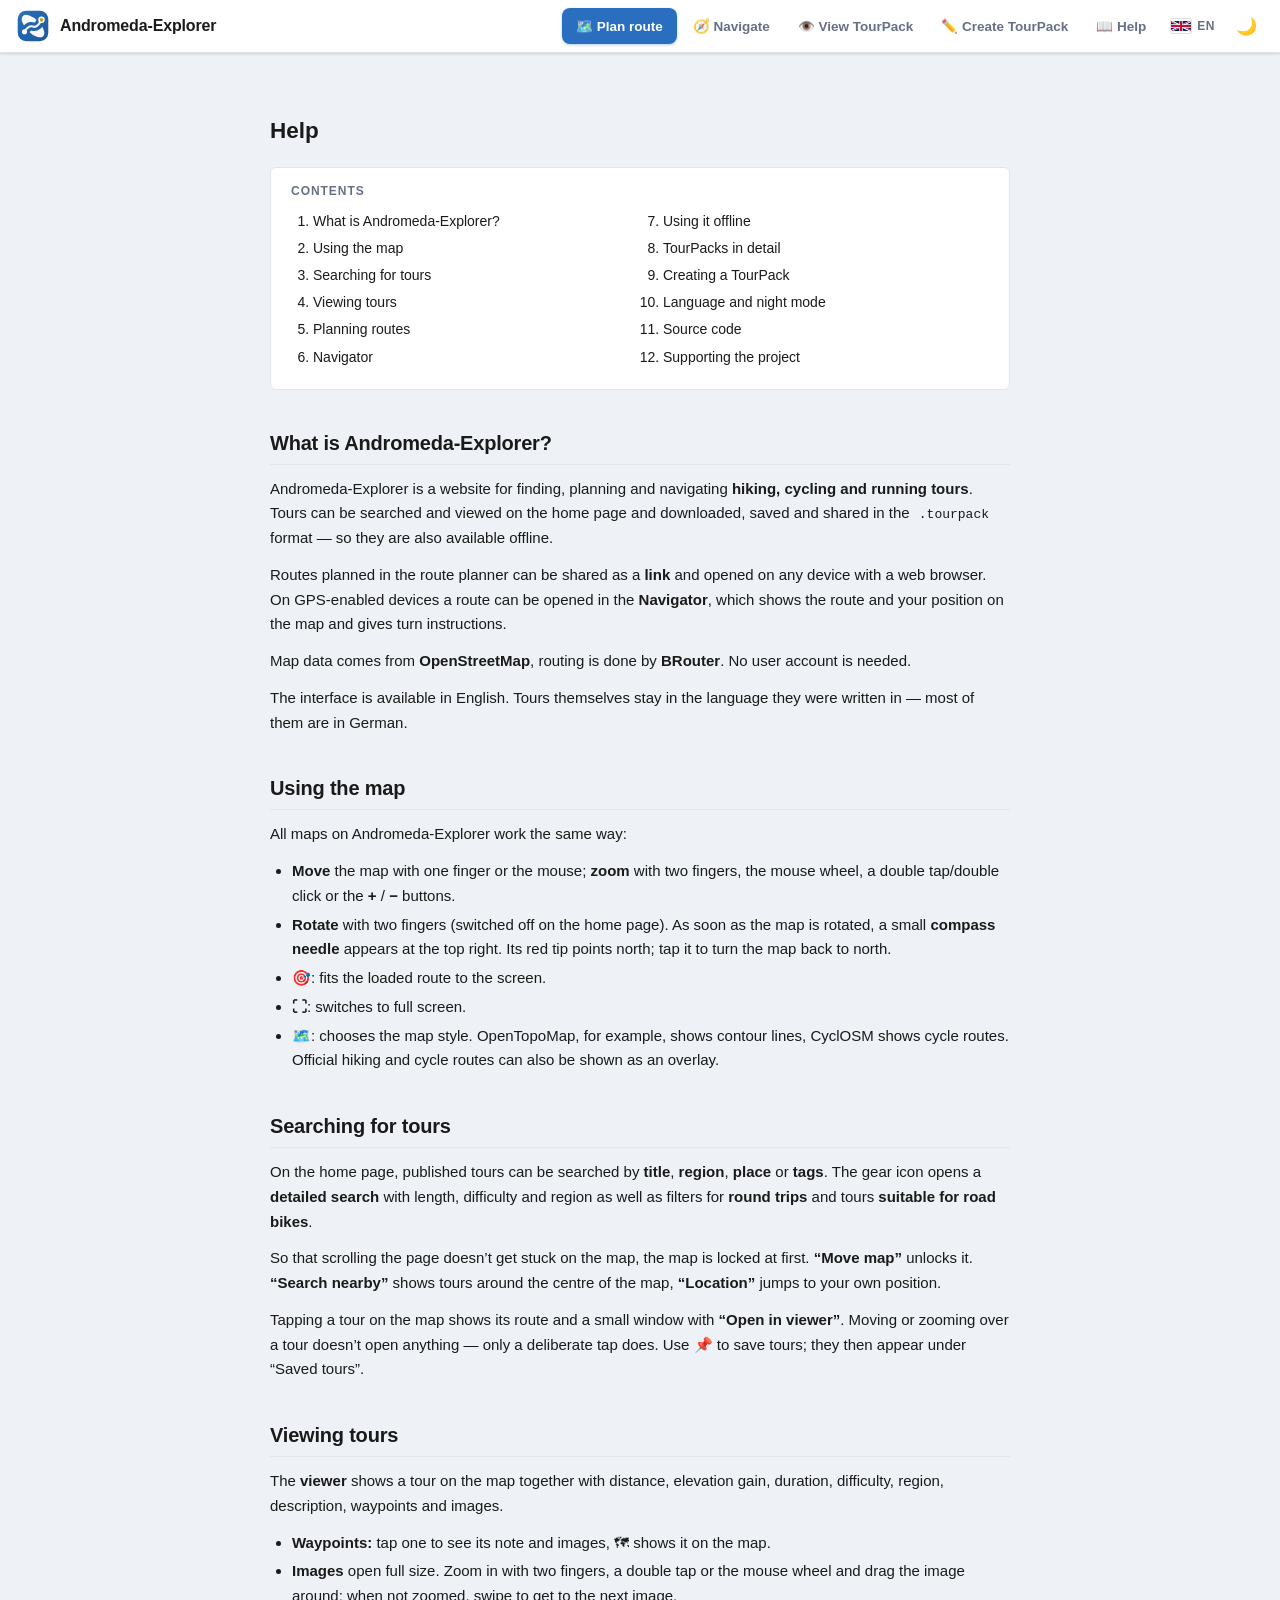
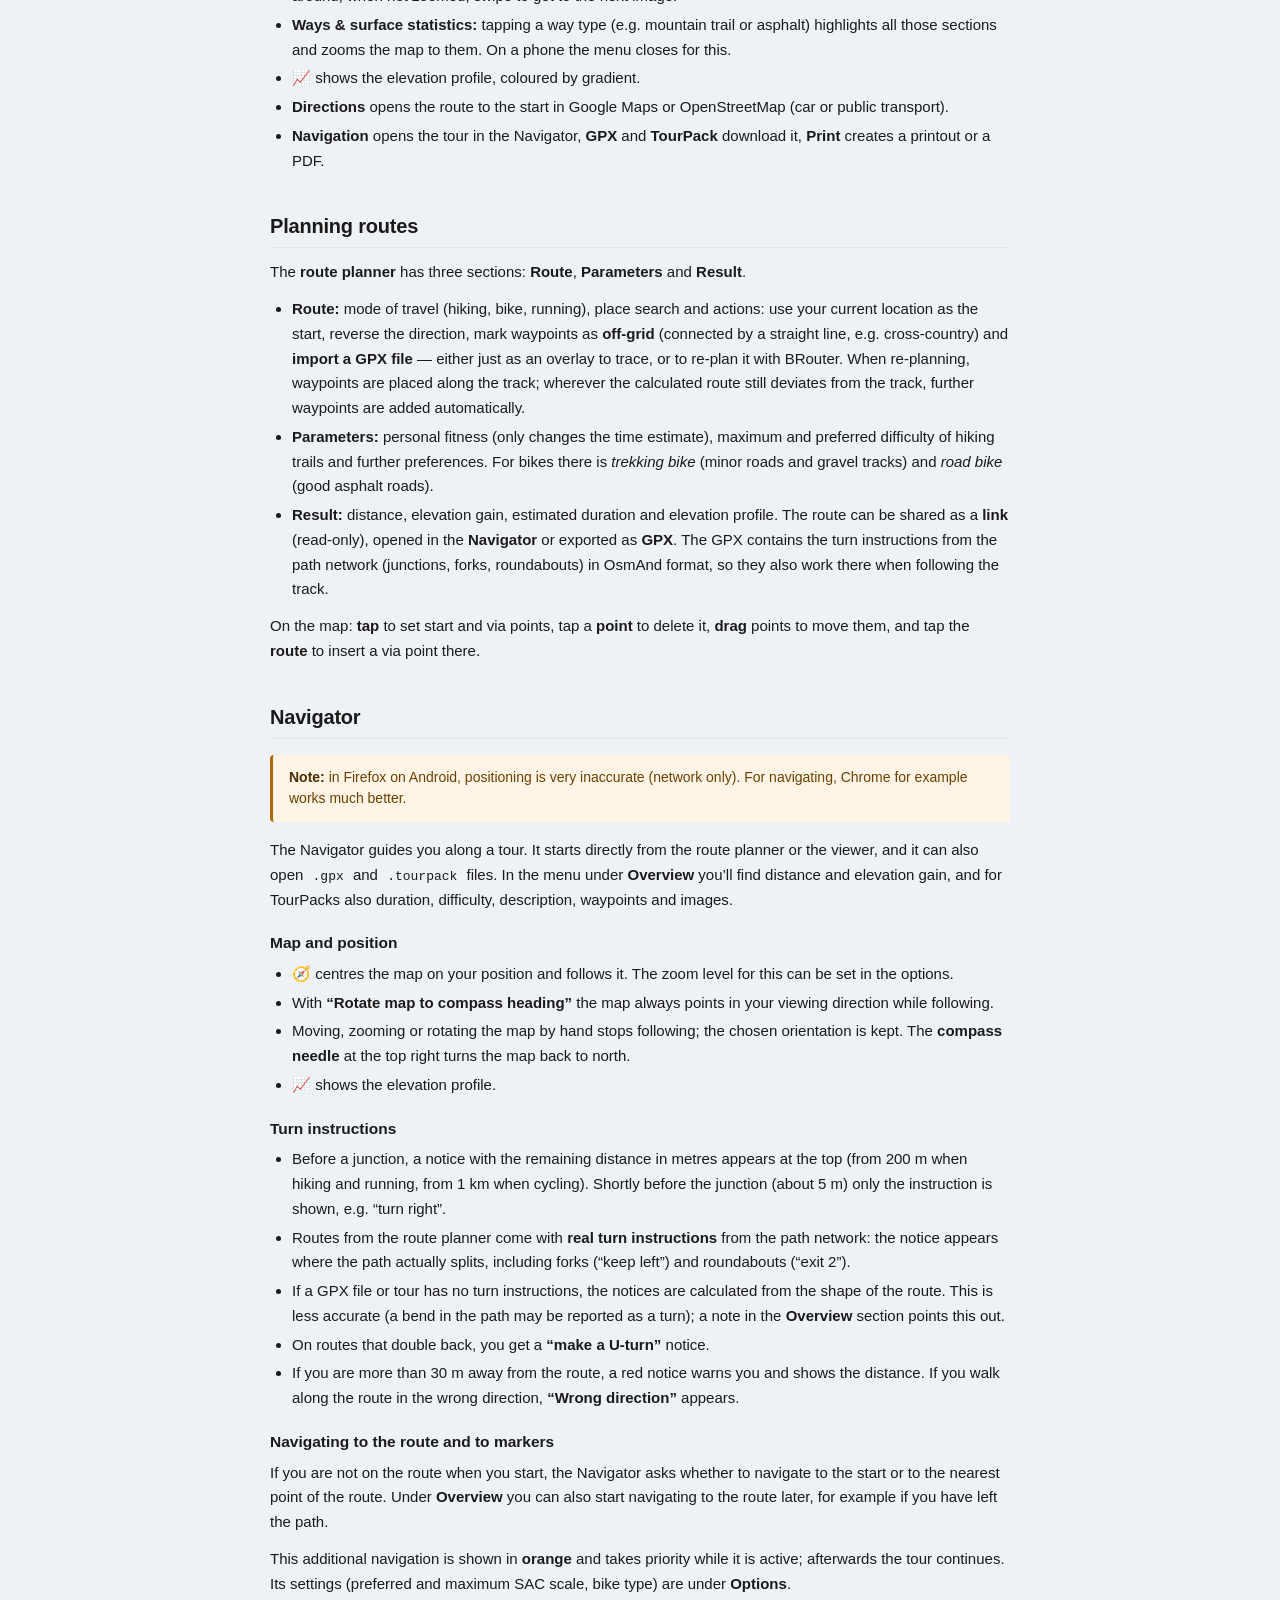
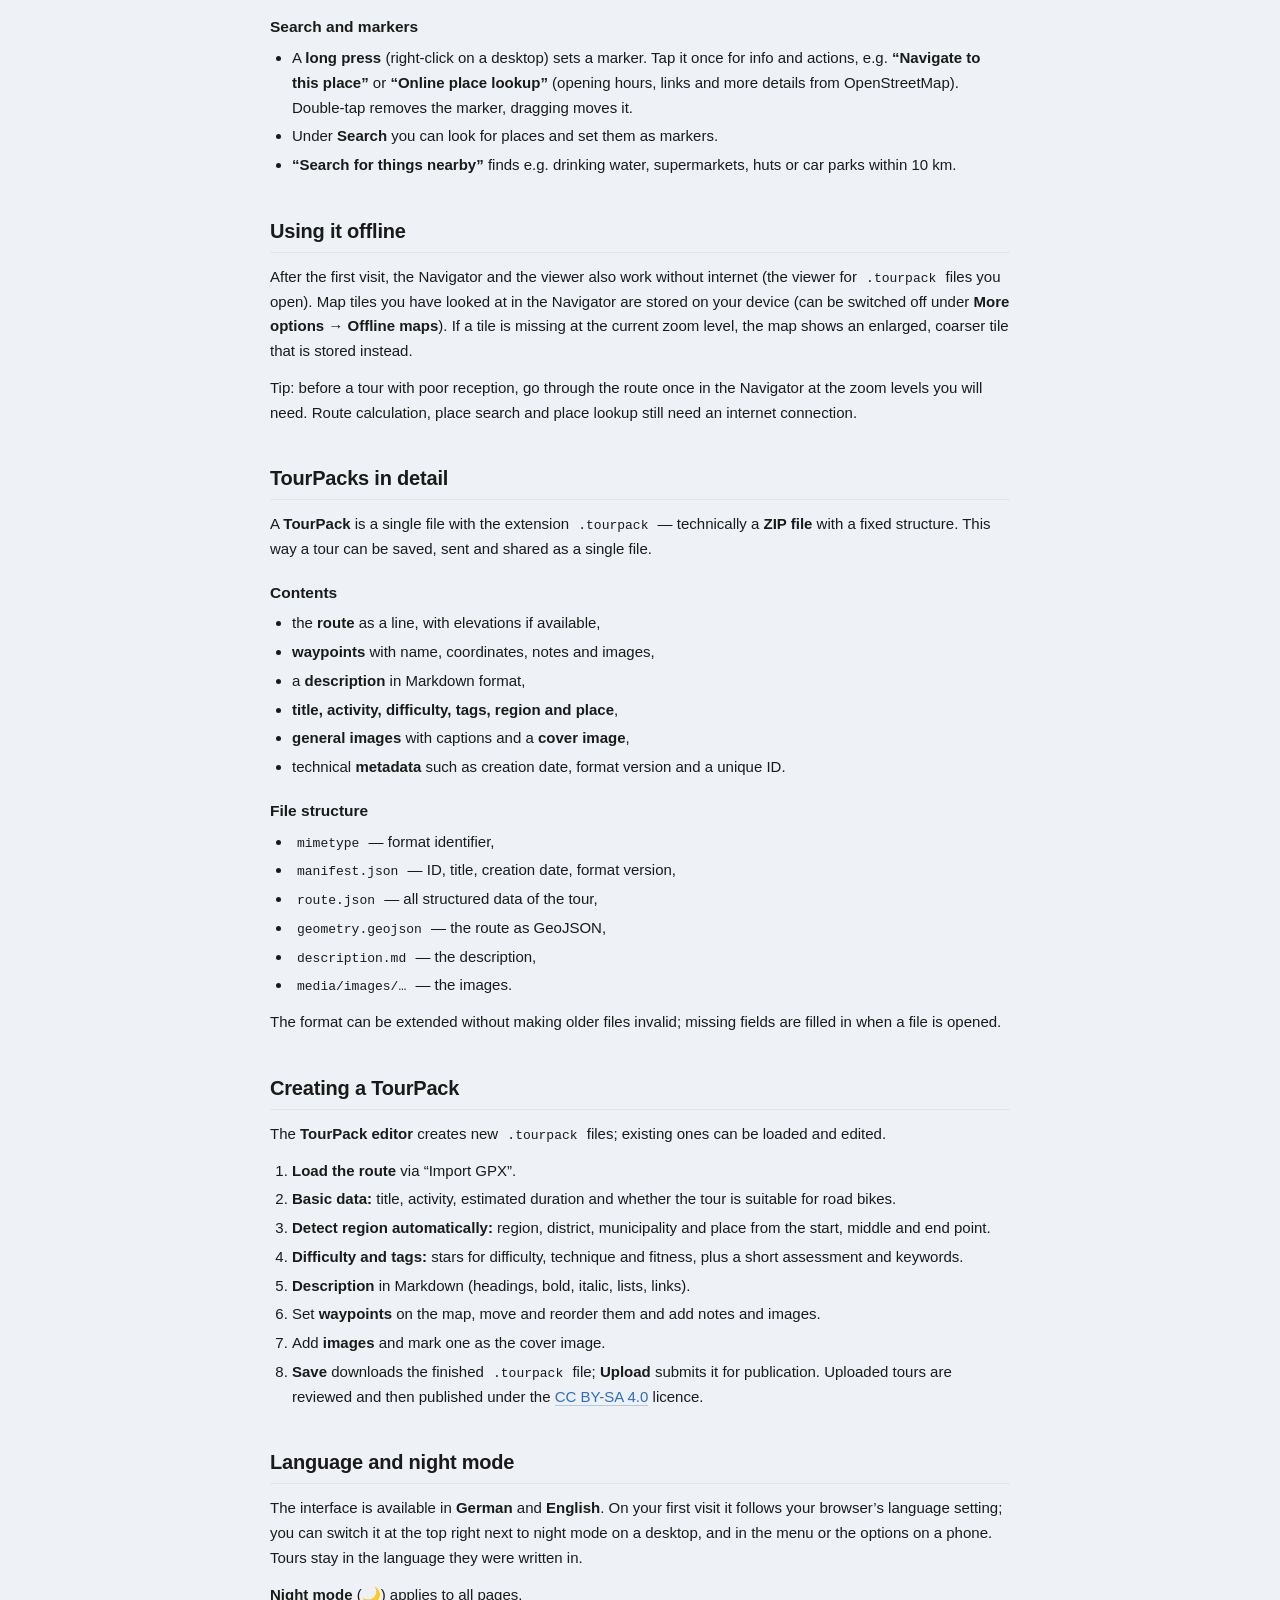
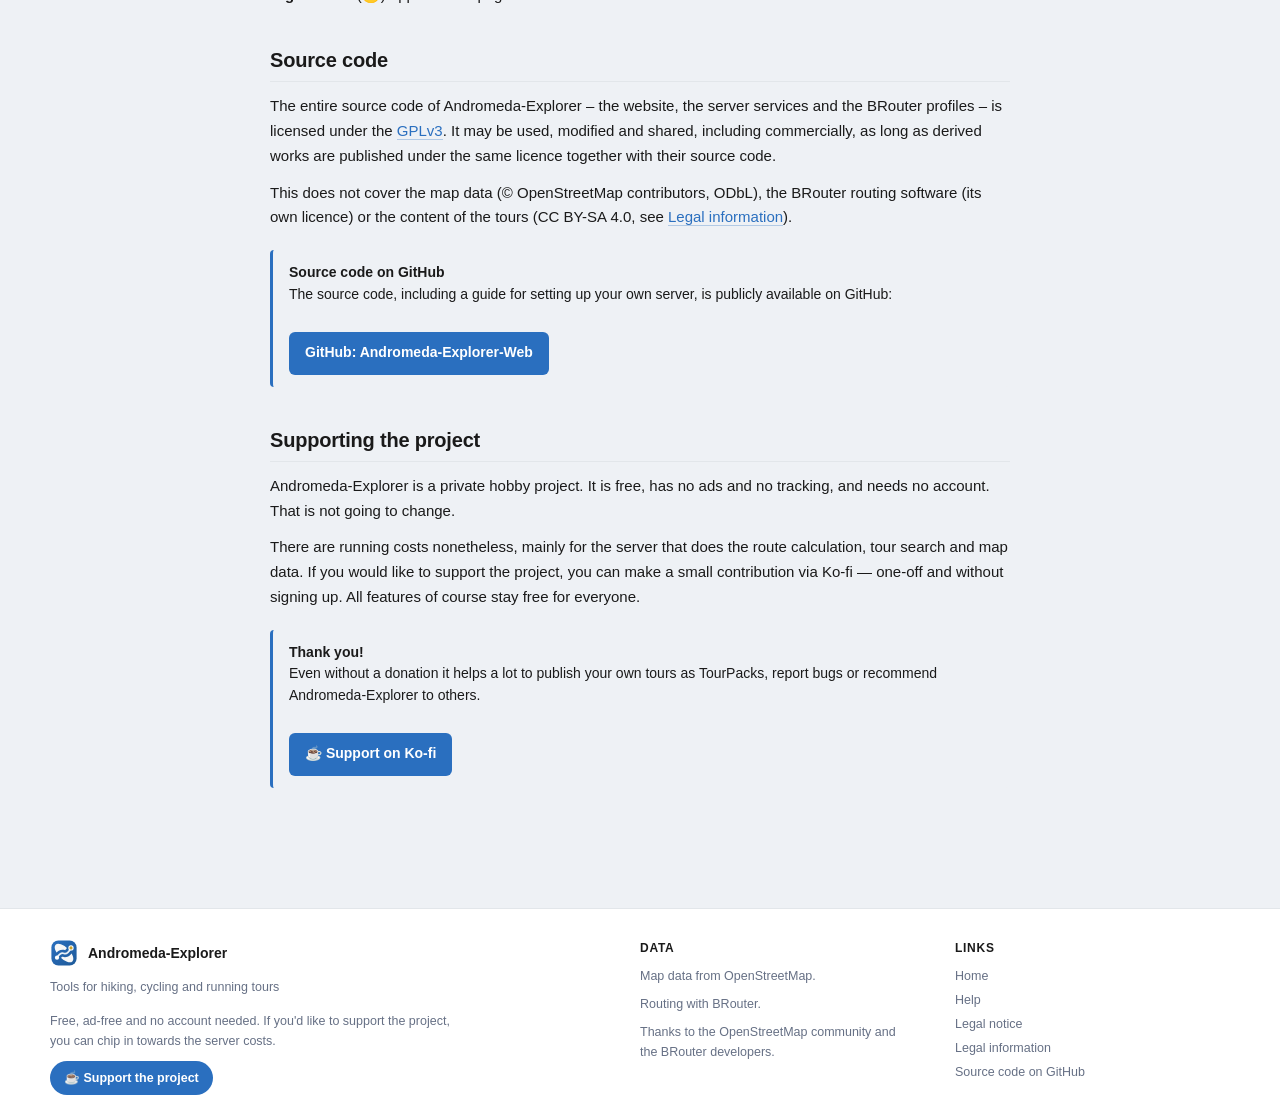
==== commit 69918515: "Ko-fi-Links in Footer und Hilfe, FUNDING.yml" ====
--- a/www/hilfe.html
+++ b/www/hilfe.html
@@ -128,6 +128,7 @@
         <li><a href="#erstellen">TourPack erstellen</a></li>
         <li><a href="#sprache">Sprache und Nachtmodus</a></li>
         <li><a href="#quellcode">Quellcode</a></li>
+        <li><a href="#unterstuetzen">Projekt unterstützen</a></li>
       </ol>
     </div>
 
@@ -487,6 +488,32 @@
       </div>
     </section>
 
+    <section id="unterstuetzen">
+      <h2>Projekt unterstützen</h2>
+      <p>
+        Der Andromeda-Explorer ist ein privates Hobbyprojekt. Er ist
+        kostenlos, enthält weder Werbung noch Tracking
+        und braucht kein Benutzerkonto. Daran soll sich nichts ändern.
+      </p>
+      <p>
+        Laufende Kosten entstehen trotzdem, vor allem für den Server, auf
+        dem Routenberechnung, Tour-Suche und Kartendaten laufen. Wer das
+        Projekt unterstützen möchte, kann über Ko-fi einen kleinen Beitrag
+        leisten — einmalig und ohne Anmeldung. Alle Funktionen bleiben
+        selbstverständlich für alle frei nutzbar.
+      </p>
+      <div class="note" style="margin-top: 20px;">
+        <strong>Danke!</strong><br>
+        Auch ohne Spende hilft es sehr, eigene Touren als TourPack zu
+        veröffentlichen, Fehler zu melden oder den Andromeda-Explorer
+        weiterzuempfehlen.
+        <br><br>
+        <a href="https://ko-fi.com/andromeda1170" target="_blank" rel="noopener" style="display: inline-block; background: var(--primary); color: white; padding: 10px 16px; border-radius: 6px; text-decoration: none; font-weight: bold; margin-top: 5px;">
+          ☕ Auf Ko-fi unterstützen
+        </a>
+      </div>
+    </section>
+
     </div>
 
     <!-- ============================================================
@@ -510,6 +537,7 @@
         <li><a href="#en-create">Creating a TourPack</a></li>
         <li><a href="#en-language">Language and night mode</a></li>
         <li><a href="#en-source">Source code</a></li>
+        <li><a href="#en-support">Supporting the project</a></li>
       </ol>
     </div>
 
@@ -857,6 +885,31 @@
       </div>
     </section>
 
+    <section id="en-support">
+      <h2>Supporting the project</h2>
+      <p>
+        Andromeda-Explorer is a private hobby project. It is free, has no
+        ads and no tracking, and needs no account. That
+        is not going to change.
+      </p>
+      <p>
+        There are running costs nonetheless, mainly for the server that
+        does the route calculation, tour search and map data. If you would
+        like to support the project, you can make a small contribution via
+        Ko-fi — one-off and without signing up. All features of course stay
+        free for everyone.
+      </p>
+      <div class="note" style="margin-top: 20px;">
+        <strong>Thank you!</strong><br>
+        Even without a donation it helps a lot to publish your own tours as
+        TourPacks, report bugs or recommend Andromeda-Explorer to others.
+        <br><br>
+        <a href="https://ko-fi.com/andromeda1170" target="_blank" rel="noopener" style="display: inline-block; background: var(--primary); color: white; padding: 10px 16px; border-radius: 6px; text-decoration: none; font-weight: bold; margin-top: 5px;">
+          ☕ Support on Ko-fi
+        </a>
+      </div>
+    </section>
+
     </div>
 
   </article>
@@ -876,6 +929,8 @@
       <p>
         Werkzeuge für Wander-, Rad- und Lauftouren
       </p>
+      <p class="footer-support-text">Kostenlos, werbefrei und ohne Konto nutzbar. Wer das Projekt unterstützen möchte, kann einen Beitrag zu den Serverkosten leisten.</p>
+      <a class="footer-support" href="https://ko-fi.com/andromeda1170" target="_blank" rel="noopener">☕ Projekt unterstützen</a>
     </div>
 
     <div class="footer-col">
@@ -900,6 +955,7 @@
         <li><a href="hilfe.html">Hilfe</a></li>
         <li><a href="impressum.html">Impressum</a></li>
         <li><a href="rechtliches.html">Rechtliche Hinweise</a></li>
+        <li><a href="https://github.com/Andromeda1170/Andromeda-Explorer-Web" target="_blank" rel="noopener">Quellcode auf GitHub</a></li>
       </ul>
     </div>
 
--- a/www/stylesheets/site.css
+++ b/www/stylesheets/site.css
@@ -254,6 +254,29 @@
   color: var(--text);
   font-weight: 700;
   font-size: 14px;
+}
+
+#footer .footer-support-text {
+  margin-top: 14px;
+  max-width: 420px;
+}
+
+#footer a.footer-support {
+  display: inline-block;
+  margin-top: 2px;
+  padding: 7px 14px;
+  border-radius: 999px;
+  background: var(--primary);
+  color: white;
+  font-weight: 700;
+  font-size: 12.5px;
+  text-decoration: none;
+}
+
+#footer a.footer-support:hover {
+  color: white;
+  text-decoration: none;
+  filter: brightness(1.08);
 }
 
 #footer .footer-brand .logo {
